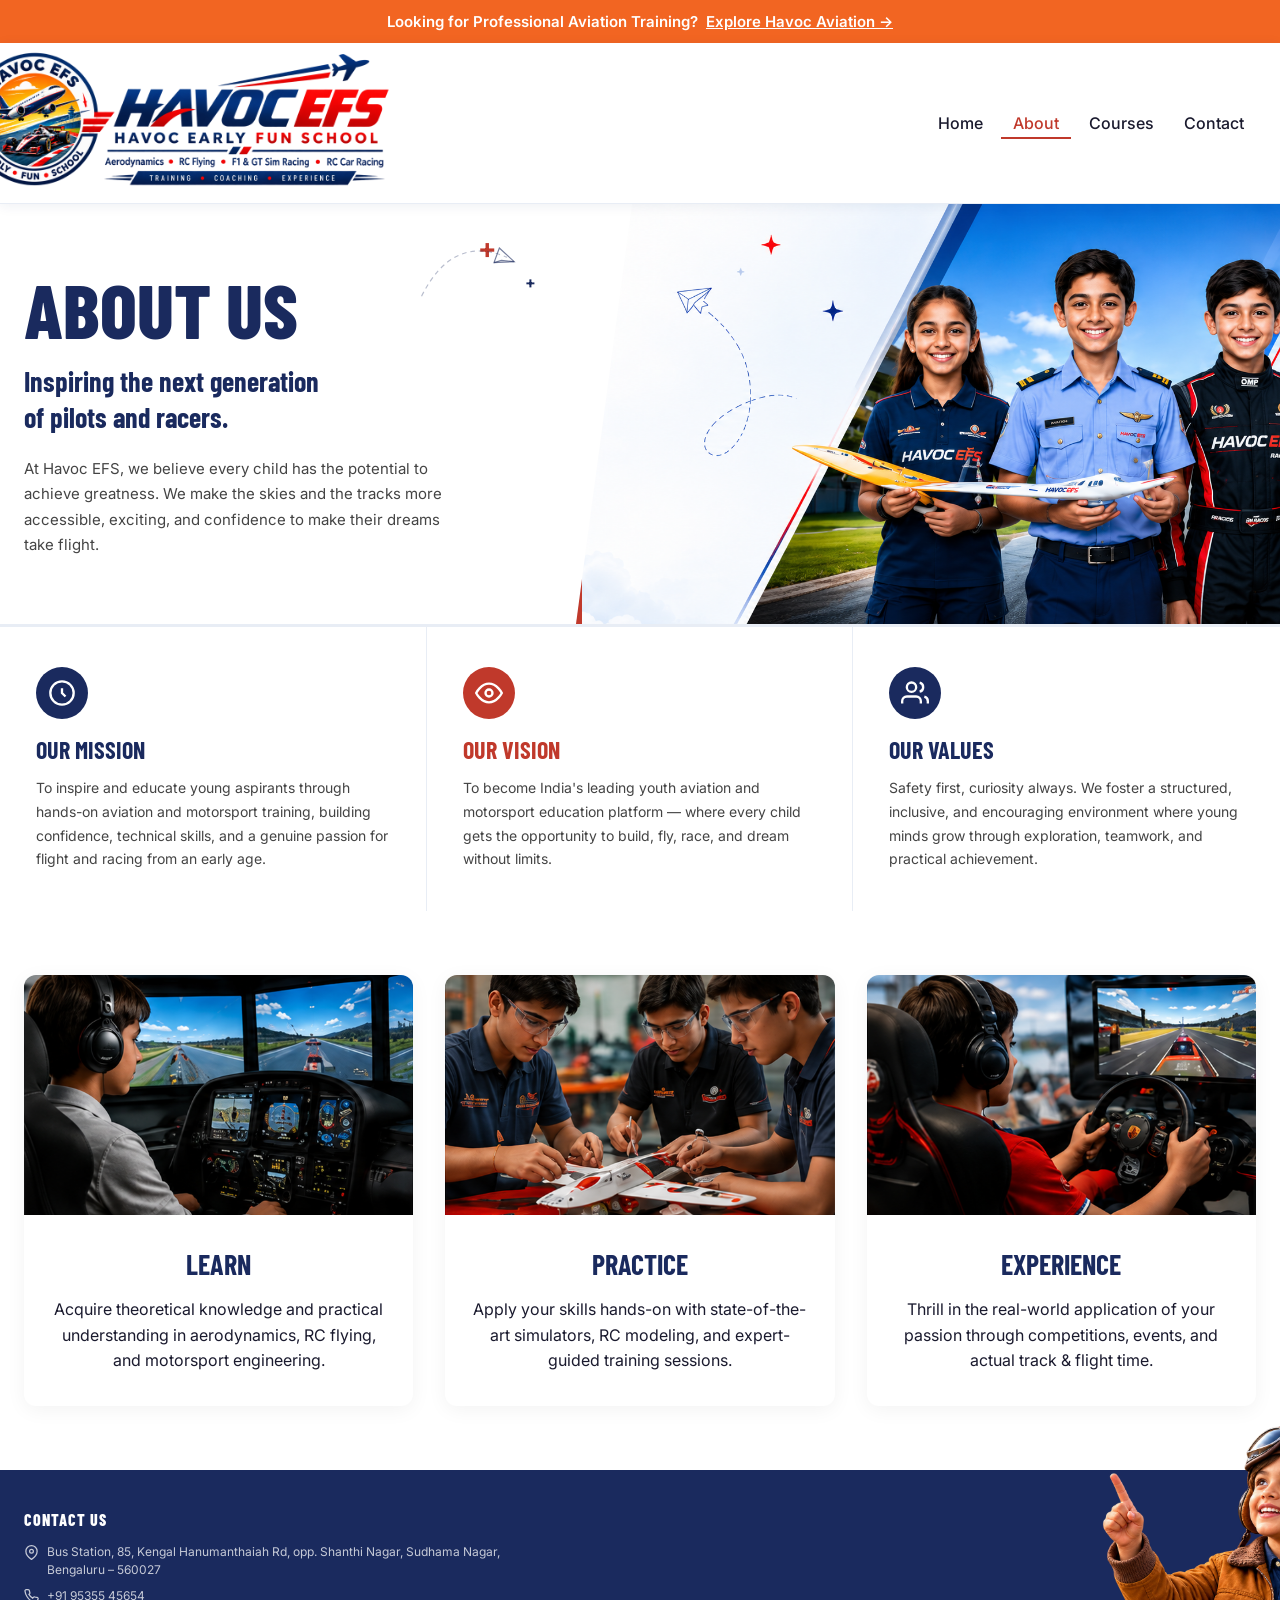
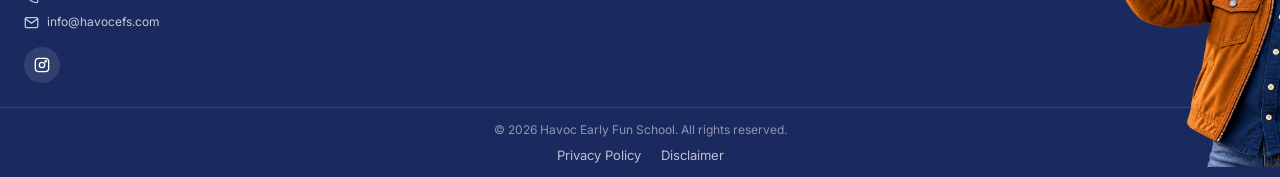
==== about.html @ c0b5cbd6 "UI: Add site-wide announcement banner pointing to Havoc Aviation" ====
<!DOCTYPE html>
<html lang="en">
<head>
  <meta charset="UTF-8" />
  <meta name="viewport" content="width=device-width, initial-scale=1.0" />
  <title>About Us – Havoc EFS | Havoc Early Fun School</title>
  <meta name="description" content="About Havoc Early Fun School – Inspiring the next generation of pilots and racers. Aviation, RC flying & F1 sim racing education for kids aged 8–16." />
  <meta name="darkreader-lock" />
  <meta name="color-scheme" content="light dark" />
  <meta name="supported-color-schemes" content="light dark" />
  <link rel="preconnect" href="https://fonts.googleapis.com" />
  <link rel="preconnect" href="https://fonts.gstatic.com" crossorigin />
  <link href="https://fonts.googleapis.com/css2?family=Inter:wght@400;500;600;700;800;900&family=Barlow+Condensed:ital,wght@0,600;0,700;0,800;1,800&display=swap" rel="stylesheet" />
  <link rel="stylesheet" href="style.css" />
</head>
<body>

  <!-- ANNOUNCEMENT BAR -->
  <a href="https://havocaviation.com" class="announcement-bar" target="_blank" rel="noopener noreferrer">
    Looking for Professional Aviation Training? <span>Explore Havoc Aviation &rarr;</span>
  </a>

  <!-- NAVBAR -->
  <header class="navbar">
    <div class="nav-inner">
      <div class="nav-logo">
        <a href="/" id="logo-link">
          <img src="assets/home-page/logo.svg" alt="Havoc EFS – Havoc Early Fun School" class="nav-logo-img" />
        </a>
      </div>
      <button class="mobile-menu-btn" id="mobile-menu-btn" aria-label="Toggle Menu">
        <svg width="24" height="24" viewBox="0 0 24 24" fill="none" stroke="currentColor" stroke-width="2"><line x1="3" y1="12" x2="21" y2="12"/><line x1="3" y1="6" x2="21" y2="6"/><line x1="3" y1="18" x2="21" y2="18"/></svg>
      </button>
      <nav class="nav-links">
        <a href="/" class="nav-link" id="nav-home">Home</a>
        <a href="/about" class="nav-link active" id="nav-about">About</a>
        <a href="/courses" class="nav-link" id="nav-courses">Courses</a>
        <a href="/contact" class="nav-link" id="nav-contact">Contact</a>
      </nav>
    </div>
  </header>

  <!-- ABOUT HERO – Split layout -->
  <section class="about-split-hero">
    <!-- Left: Text -->
    <div class="about-split-left">
      <!-- Decorative elements -->
      <div class="about-decor-plus about-decor-plus-1">+</div>
      <div class="about-decor-plus about-decor-plus-2">+</div>
      <div class="about-decor-plane">
        <svg width="140" height="90" viewBox="0 0 180 110" fill="none">
          <path d="M20 90 Q 60 10, 130 40" stroke="#1a2a5e" stroke-width="1.5" stroke-dasharray="6 5" fill="none" opacity="0.3"/>
          <!-- Paper plane -->
          <g transform="translate(120, 28) rotate(20)">
            <path d="M0 0 L24 10 L0 20 Z" fill="none" stroke="#1a2a5e" stroke-width="1.5" opacity="0.6"/>
            <path d="M0 20 L8 14 L24 10" fill="none" stroke="#1a2a5e" stroke-width="1.5" opacity="0.6"/>
          </g>
        </svg>
      </div>

      <h1 class="about-split-title">ABOUT US</h1>
      <p class="about-split-subtitle">Inspiring the next generation<br>of pilots and racers.</p>
      <p class="about-split-body">At Havoc EFS, we believe every child has the potential to achieve greatness. We make the skies and the tracks more accessible, exciting, and confidence to make their dreams take flight.</p>
    </div>

    <!-- Right: Image with diagonal clip -->
    <div class="about-split-right">
      <img src="assets/about-page/about-page-main.png" alt="Havoc EFS Kids" class="about-split-img" />
      <div class="about-split-red-bar"></div>
    </div>
  </section>

  <!-- MISSION & VISION -->
  <section class="about-mv-section">
    <div class="about-mv-card">
      <div class="about-mv-icon navy-bg">
        <svg width="28" height="28" viewBox="0 0 24 24" fill="none" stroke="#fff" stroke-width="2"><circle cx="12" cy="12" r="10"/><path d="M12 8v4l3 3"/></svg>
      </div>
      <h3 class="about-mv-title">OUR MISSION</h3>
      <p class="about-mv-text">To inspire and educate young aspirants through hands-on aviation and motorsport training, building confidence, technical skills, and a genuine passion for flight and racing from an early age.</p>
    </div>

    <div class="about-mv-card">
      <div class="about-mv-icon red-bg">
        <svg width="28" height="28" viewBox="0 0 24 24" fill="none" stroke="#fff" stroke-width="2"><path d="M1 12s4-8 11-8 11 8 11 8-4 8-11 8-11-8-11-8z"/><circle cx="12" cy="12" r="3"/></svg>
      </div>
      <h3 class="about-mv-title red-text">OUR VISION</h3>
      <p class="about-mv-text">To become India's leading youth aviation and motorsport education platform — where every child gets the opportunity to build, fly, race, and dream without limits.</p>
    </div>

    <div class="about-mv-card">
      <div class="about-mv-icon navy-bg">
        <svg width="28" height="28" viewBox="0 0 24 24" fill="none" stroke="#fff" stroke-width="2"><path d="M17 21v-2a4 4 0 0 0-4-4H5a4 4 0 0 0-4 4v2"/><circle cx="9" cy="7" r="4"/><path d="M23 21v-2a4 4 0 0 0-3-3.87"/><path d="M16 3.13a4 4 0 0 1 0 7.75"/></svg>
      </div>
      <h3 class="about-mv-title">OUR VALUES</h3>
      <p class="about-mv-text">Safety first, curiosity always. We foster a structured, inclusive, and encouraging environment where young minds grow through exploration, teamwork, and practical achievement.</p>
    </div>
  </section>

  <!-- PILLARS -->
  <section class="about-pillars">
    <div class="pillar-card">
      <div class="pillar-img-wrap">
        <img src="assets/about-page/learn.png" alt="Learn" />
      </div>
      <div class="pillar-text">
        <h3>LEARN</h3>
        <p>Acquire theoretical knowledge and practical understanding in aerodynamics, RC flying, and motorsport engineering.</p>
      </div>
    </div>
    
    <div class="pillar-card">
      <div class="pillar-img-wrap">
        <img src="assets/about-page/practice.png" alt="Practice" />
      </div>
      <div class="pillar-text">
        <h3>PRACTICE</h3>
        <p>Apply your skills hands-on with state-of-the-art simulators, RC modeling, and expert-guided training sessions.</p>
      </div>
    </div>
    
    <div class="pillar-card">
      <div class="pillar-img-wrap">
        <img src="assets/about-page/experience.png" alt="Experience" />
      </div>
      <div class="pillar-text">
        <h3>EXPERIENCE</h3>
        <p>Thrill in the real-world application of your passion through competitions, events, and actual track &amp; flight time.</p>
      </div>
    </div>
  </section>

  <!-- FOOTER -->
  <footer class="site-footer">
    <div class="footer-top">
      <div class="footer-contact">
        <h4>CONTACT US</h4>
        <div class="contact-row">
          <svg width="15" height="15" viewBox="0 0 24 24" fill="none" stroke="currentColor" stroke-width="2"><path d="M21 10c0 7-9 13-9 13S3 17 3 10a9 9 0 0 1 18 0z"/><circle cx="12" cy="10" r="3"/></svg>
          <span>Bus Station, 85, Kengal Hanumanthaiah Rd, opp. Shanthi Nagar, Sudhama Nagar, Bengaluru – 560027</span>
        </div>
        <div class="contact-row">
          <svg width="15" height="15" viewBox="0 0 24 24" fill="none" stroke="currentColor" stroke-width="2"><path d="M22 16.92v3a2 2 0 0 1-2.18 2 19.79 19.79 0 0 1-8.63-3.07A19.5 19.5 0 0 1 4.69 12 19.79 19.79 0 0 1 1.61 3.38 2 2 0 0 1 3.59 1h3a2 2 0 0 1 2 1.72c.127.96.361 1.903.7 2.81a2 2 0 0 1-.45 2.11L7.91 8.56a16 16 0 0 0 6 6l1.27-1.27a2 2 0 0 1 2.11-.45c.907.339 1.85.573 2.81.7A2 2 0 0 1 22 16.92z"/></svg>
          <span>+91 95355 45654</span>
        </div>
        <div class="contact-row">
          <svg width="15" height="15" viewBox="0 0 24 24" fill="none" stroke="currentColor" stroke-width="2"><path d="M4 4h16c1.1 0 2 .9 2 2v12c0 1.1-.9 2-2 2H4c-1.1 0-2-.9-2-2V6c0-1.1.9-2 2-2z"/><polyline points="22,6 12,13 2,6"/></svg>
          <span>info@havocefs.com</span>
        </div>
        <div class="social-links">
          <a href="#" class="social-icon" id="social-ig" aria-label="Instagram"><svg width="16" height="16" viewBox="0 0 24 24" fill="none" stroke="currentColor" stroke-width="2"><rect x="2" y="2" width="20" height="20" rx="5" ry="5"/><circle cx="12" cy="12" r="4"/><circle cx="17.5" cy="6.5" r="1" fill="currentColor"/></svg></a>
        </div>
      </div>

      <div class="footer-kid">
        <img src="assets/home-page/boy-corner.png" alt="Young pilot" />
      </div>
    </div>

    <div class="footer-bottom">
      <p>© 2026 Havoc Early Fun School. All rights reserved.</p>
      <div class="footer-legal-links" style="margin-top: 10px; display: flex; justify-content: center; gap: 20px;">
        <a href="/privacy-policy" style="color: rgba(255,255,255,0.7); text-decoration: none; font-size: 13px;">Privacy Policy</a>
        <a href="/disclaimer" style="color: rgba(255,255,255,0.7); text-decoration: none; font-size: 13px;">Disclaimer</a>
      </div>
    </div>
  </footer>

  <script src="script.js"></script>
</body>
</html>
---- style.css ----
/* ===========================
   HAVOC EFS — style.css
   =========================== */

*, *::before, *::after { box-sizing: border-box; margin: 0; padding: 0; }

:root {
  color-scheme: light;
  --navy: #1a2a5e;
  --red: #c0392b;
  --red-light: #e74c3c;
  --gold: #e8a020;
  --white: #ffffff;
  --off-white: #f8f9fc;
  --text-dark: #1a1a2e;
  --text-mid: #444;
  --text-light: #777;
  --card-blue-bg: #162654;
  --card-red-bg: #8b1a14;
  --font-main: 'Inter', sans-serif;
  --font-display: 'Barlow Condensed', sans-serif;
}

html { scroll-behavior: smooth; }

body {
  font-family: var(--font-main);
  color: var(--text-dark);
  background: #fff;
  overflow-x: hidden;
}

/* ======= ANNOUNCEMENT BAR ======= */
.announcement-bar {
  display: block;
  background-color: #f26522;
  color: #fff;
  text-align: center;
  padding: 12px 15px;
  font-size: 15px;
  font-weight: 600;
  text-decoration: none;
  font-family: var(--font-body);
  transition: background-color 0.2s ease;
}

.announcement-bar:hover {
  background-color: #e55311;
  color: #fff;
}

.announcement-bar span {
  text-decoration: underline;
  margin-left: 4px;
}

/* ======= NAVBAR ======= */
.navbar {
  position: sticky;
  top: 0;
  z-index: 1000;
  background: #fff;
  border-bottom: 1px solid #e8edf5;
  box-shadow: 0 2px 12px rgba(26,42,94,0.07);
}

.nav-inner {
  width: 100%;
  max-width: 1400px;
  margin: 0 auto;
  padding: 0 24px;
  display: flex;
  align-items: center;
  justify-content: space-between;
  min-height: 120px;
}

.nav-logo {
  display: flex;
  align-items: center;
  gap: 12px;
  text-decoration: none;
}

.logo-badge svg { display: block; flex-shrink: 0; }


.nav-logo a {
  display: block;
  line-height: 0;
}

.nav-logo-img {
  height: 160px;
  width: auto;
  display: block;
  object-fit: contain;
  margin-left: -72px;
}

/* Prevent Dark Reader from inverting the logo */
html[data-darkreader-mode] .nav-logo-img,
html[data-darkreader-scheme="dark"] .nav-logo-img {
  filter: invert(1) hue-rotate(180deg) !important;
}



.nav-links {
  display: flex;
  align-items: center;
  gap: 6px;
}

.nav-link {
  font-size: 16px;
  font-weight: 500;
  color: var(--text-dark);
  text-decoration: none;
  padding: 6px 12px;
  border-radius: 4px;
  transition: color 0.2s;
  position: relative;
}

.mobile-menu-btn {
  display: none;
  background: none;
  border: none;
  cursor: pointer;
  color: var(--navy);
  padding: 8px;
}

.nav-link::after {
  content: '';
  position: absolute;
  bottom: 0;
  left: 50%;
  transform: translateX(-50%);
  width: 0;
  height: 2px;
  background: var(--red);
  transition: width 0.2s ease, opacity 0.2s ease;
  opacity: 0;
}

.nav-link.active { color: var(--red); }
.nav-link.active::after,
.nav-link:hover::after { width: 100%; opacity: 1; }
.nav-link:hover { color: var(--red); }

.btn-login {
  display: flex;
  align-items: center;
  gap: 7px;
  background: var(--navy);
  color: #fff;
  font-size: 13px;
  font-weight: 600;
  padding: 9px 20px;
  border-radius: 50px;
  text-decoration: none;
  margin-left: 10px;
  transition: background 0.2s, transform 0.15s;
}

.btn-login:hover { background: var(--red); transform: translateY(-1px); }

/* ======= HERO ======= */
.hero {
  width: 100%;
  display: flex;
  align-items: stretch;
  min-height: 500px;
  overflow: hidden;
  position: relative;
  background: #fff;
}

.hero-left {
  flex: 0 0 40%;
  max-width: 580px;
  padding: 56px 32px 56px clamp(24px, calc((100vw - 1400px) / 2 + 24px), 120px);
  display: flex;
  flex-direction: column;
  justify-content: center;
  z-index: 2;
  background: transparent;
}

.hero-tagline {
  font-family: var(--font-display);
  font-size: 16px;
  font-weight: 700;
  color: var(--navy);
  letter-spacing: 2px;
  margin-bottom: 10px;
}

.hero-tagline .red { color: var(--red); }

.hero-title {
  font-family: var(--font-display);
  font-size: clamp(48px, 6.5vw, 92px);
  font-weight: 800;
  color: var(--navy);
  line-height: 0.95;
  margin-bottom: 24px;
  text-transform: uppercase;
}

.hero-sub {
  font-size: 18px;
  color: var(--navy);
  line-height: 1.5;
  margin-bottom: 40px;
}

.hero-btns {
  display: flex;
  align-items: center;
  gap: 14px;
  flex-wrap: wrap;
}

.btn-primary {
  display: inline-flex;
  align-items: center;
  gap: 10px;
  background: var(--navy);
  color: #fff;
  font-size: 13px;
  font-weight: 700;
  letter-spacing: 1px;
  padding: 14px 24px;
  border-radius: 50px;
  text-decoration: none;
  transition: background 0.2s, transform 0.15s;
}

.btn-primary:hover { background: var(--red); transform: translateY(-2px); }

.btn-icon-wrap {
  display: flex;
  align-items: center;
  justify-content: center;
  width: 26px;
  height: 26px;
  border-radius: 50%;
  background: rgba(255,255,255,0.2);
}

.btn-icon-wrap.play { background: rgba(255,255,255,0.2); }

.btn-outline {
  display: inline-flex;
  align-items: center;
  gap: 10px;
  background: transparent;
  color: var(--navy);
  font-size: 13px;
  font-weight: 700;
  letter-spacing: 1px;
  padding: 13px 24px;
  border-radius: 50px;
  border: 2px solid var(--navy);
  text-decoration: none;
  transition: all 0.2s;
}

.btn-outline:hover { background: var(--navy); color: #fff; }


/* ======= CARDS: AVIATION + RACING ======= */
/* ===== CARDS SECTION ===== */
.cards-section {
  max-width: 1400px;
  margin: 0 auto;
  padding: 16px 24px 24px;
  display: grid;
  grid-template-columns: 1fr 1fr;
  gap: 16px;
  box-sizing: border-box;
}

.card-aviation,
.card-racing {
  display: flex;
  flex-direction: row;
  align-items: stretch;
  min-height: 300px;
  border-radius: 14px;
  overflow: hidden;
  position: relative;
}

.card-aviation { background-color: var(--card-blue-bg); }
.card-racing  { background-color: var(--card-red-bg); }

/* Left text panel */
.card-left-content {
  flex: 0 0 40%;
  padding: 28px 20px;
  display: flex;
  flex-direction: column;
  justify-content: center;
  gap: 10px;
  position: relative;
  z-index: 2;
}

/* Right image panel */
.card-image-panel {
  flex: 1;
  position: relative;
  overflow: hidden;
}

.card-bg-img {
  position: absolute;
  top: 0; left: 0; right: 0; bottom: 0;
  width: 100%; height: 100%;
  object-fit: cover;
  object-position: right center;
  z-index: 0;
}

/* Gradient fade from card bg color into image on the left edge */
.card-aviation .card-image-panel::before {
  content: '';
  position: absolute;
  top: 0; left: 0; bottom: 0;
  width: 20%;
  background: linear-gradient(to right, var(--card-blue-bg) 0%, transparent 100%);
  z-index: 1;
}

.card-racing .card-image-panel::before {
  content: '';
  position: absolute;
  top: 0; left: 0; bottom: 0;
  width: 20%;
  background: linear-gradient(to right, var(--card-red-bg) 0%, transparent 100%);
  z-index: 1;
}

.card-icon-wrap {
  width: 48px;
  height: 48px;
  border-radius: 50%;
  display: flex;
  align-items: center;
  justify-content: center;
  margin-bottom: 4px;
}

.blue-icon { background: rgba(255,255,255,0.15); }
.red-icon  { background: rgba(255,255,255,0.15); }

.card-title {
  font-family: var(--font-display);
  font-size: 26px;
  font-weight: 800;
  color: #fff;
  letter-spacing: 1px;
  text-transform: uppercase;
}

.card-desc {
  font-size: 14px;
  color: rgba(255,255,255,0.85);
  line-height: 1.5;
}

.btn-card-white {
  display: inline-flex;
  align-items: center;
  gap: 10px;
  background: #fff;
  color: var(--navy);
  font-size: 12px;
  font-weight: 700;
  letter-spacing: 1px;
  padding: 10px 18px;
  border-radius: 50px;
  text-decoration: none;
  margin-top: 6px;
  align-self: flex-start;
  transition: transform 0.15s, box-shadow 0.15s;
}

.btn-card-white:hover { transform: translateY(-2px); box-shadow: 0 4px 14px rgba(0,0,0,0.2); }

.btn-card-red {
  display: inline-flex;
  align-items: center;
  gap: 10px;
  background: #fff;
  color: var(--red);
  font-size: 12px;
  font-weight: 700;
  letter-spacing: 1px;
  padding: 10px 18px;
  border-radius: 50px;
  text-decoration: none;
  margin-top: 6px;
  align-self: flex-start;
  transition: transform 0.15s, box-shadow 0.15s;
}

.btn-card-red:hover { transform: translateY(-2px); box-shadow: 0 4px 14px rgba(0,0,0,0.2); }

.btn-arrow-wrap {
  display: flex;
  align-items: center;
  justify-content: center;
  width: 22px;
  height: 22px;
  border-radius: 50%;
  background: rgba(26,42,94,0.12);
}
  display: inline-flex;
  align-items: center;
  gap: 10px;
  background: var(--navy);
  color: #fff;
  font-size: 13px;
  font-weight: 700;
  letter-spacing: 1px;
  padding: 14px 24px;
  border-radius: 50px;
  text-decoration: none;
  transition: background 0.2s, transform 0.15s;
}

.btn-primary:hover { background: var(--red); transform: translateY(-2px); }

.btn-icon-wrap {
  display: flex;
  align-items: center;
  justify-content: center;
  width: 26px;
  height: 26px;
  border-radius: 50%;
  background: rgba(255,255,255,0.2);
}

.btn-icon-wrap.play { background: rgba(255,255,255,0.2); }

.btn-outline {
  display: inline-flex;
  align-items: center;
  gap: 10px;
  background: transparent;
  color: var(--navy);
  font-size: 13px;
  font-weight: 700;
  letter-spacing: 1px;
  padding: 13px 24px;
  border-radius: 50px;
  border: 2px solid var(--navy);
  text-decoration: none;
  transition: all 0.2s;
}

.btn-outline:hover { background: var(--navy); color: #fff; }


/* ======= CARDS: AVIATION + RACING ======= */
/* ===== CARDS SECTION ===== */
.cards-section {
  max-width: 1400px;
  margin: 0 auto;
  padding: 16px 24px 24px;
  display: grid;
  grid-template-columns: 1fr 1fr;
  gap: 16px;
  box-sizing: border-box;
}

.card-aviation,
.card-racing {
  display: flex;
  flex-direction: row;
  align-items: stretch;
  min-height: 300px;
  border-radius: 14px;
  overflow: hidden;
  position: relative;
}

.card-aviation { background-color: var(--card-blue-bg); }
.card-racing  { background-color: var(--card-red-bg); }

/* Left text panel */
.card-left-content {
  flex: 0 0 40%;
  padding: 28px 20px;
  display: flex;
  flex-direction: column;
  justify-content: center;
  gap: 10px;
  position: relative;
  z-index: 2;
}

/* Right image panel */
.card-image-panel {
  flex: 1;
  position: relative;
  overflow: hidden;
}

.card-bg-img {
  position: absolute;
  top: 0; left: 0; right: 0; bottom: 0;
  width: 100%; height: 100%;
  object-fit: cover;
  object-position: right center;
  z-index: 0;
}

/* Gradient fade from card bg color into image on the left edge */
.card-aviation .card-image-panel::before {
  content: '';
  position: absolute;
  top: 0; left: 0; bottom: 0;
  width: 20%;
  background: linear-gradient(to right, var(--card-blue-bg) 0%, transparent 100%);
  z-index: 1;
}

.card-racing .card-image-panel::before {
  content: '';
  position: absolute;
  top: 0; left: 0; bottom: 0;
  width: 20%;
  background: linear-gradient(to right, var(--card-red-bg) 0%, transparent 100%);
  z-index: 1;
}

.card-icon-wrap {
  width: 48px;
  height: 48px;
  border-radius: 50%;
  display: flex;
  align-items: center;
  justify-content: center;
  margin-bottom: 4px;
}

.blue-icon { background: rgba(255,255,255,0.15); }
.red-icon  { background: rgba(255,255,255,0.15); }

.card-title {
  font-family: var(--font-display);
  font-size: 26px;
  font-weight: 800;
  color: #fff;
  letter-spacing: 1px;
  text-transform: uppercase;
}

.card-desc {
  font-size: 14px;
  color: rgba(255,255,255,0.85);
  line-height: 1.5;
}

.btn-card-white {
  display: inline-flex;
  align-items: center;
  gap: 10px;
  background: #fff;
  color: var(--navy);
  font-size: 12px;
  font-weight: 700;
  letter-spacing: 1px;
  padding: 10px 18px;
  border-radius: 50px;
  text-decoration: none;
  margin-top: 6px;
  align-self: flex-start;
  transition: transform 0.15s, box-shadow 0.15s;
}

.btn-card-white:hover { transform: translateY(-2px); box-shadow: 0 4px 14px rgba(0,0,0,0.2); }

.btn-card-red {
  display: inline-flex;
  align-items: center;
  gap: 10px;
  background: #fff;
  color: var(--red);
  font-size: 12px;
  font-weight: 700;
  letter-spacing: 1px;
  padding: 10px 18px;
  border-radius: 50px;
  text-decoration: none;
  margin-top: 6px;
  align-self: flex-start;
  transition: transform 0.15s, box-shadow 0.15s;
}

.btn-card-red:hover { transform: translateY(-2px); box-shadow: 0 4px 14px rgba(0,0,0,0.2); }

.btn-arrow-wrap {
  display: flex;
  align-items: center;
  justify-content: center;
  width: 22px;
  height: 22px;
  border-radius: 50%;
  background: rgba(26,42,94,0.12);
}

.btn-arrow-wrap.red-arrow { background: rgba(192,57,43,0.12); }


/* ======= WHY CHOOSE + EVENTS ======= */
.why-events-section {
  max-width: 1400px;
  margin: 0 auto;
  padding: 60px 24px;
  display: block;
}

.why-events-section .section-title {
  justify-content: center;
}

.section-title {
  font-family: var(--font-display);
  font-size: 22px;
  font-weight: 800;
  color: var(--navy);
  letter-spacing: 1px;
  text-transform: uppercase;
  margin-bottom: 24px;
  display: flex;
  align-items: center;
  gap: 8px;
}

.red-line { color: var(--red); font-size: 18px; }

.why-grid {
  display: grid;
  grid-template-columns: repeat(4, 1fr);
  gap: 24px;
  max-width: 1200px;
  margin: 30px auto 0;
}

.why-item {
  display: flex;
  align-items: flex-start;
  gap: 12px;
}

.why-icon { flex-shrink: 0; }

.why-text strong {
  display: block;
  font-size: 13px;
  font-weight: 700;
  color: var(--navy);
  margin-bottom: 3px;
}

.why-text p {
  font-size: 12px;
  color: var(--text-light);
  line-height: 1.4;
}

/* Events */
.events-section { display: flex; flex-direction: column; }

.events-header {
  display: flex;
  align-items: center;
  justify-content: space-between;
  margin-bottom: 18px;
}

.events-title-text {
  font-family: var(--font-display);
  font-size: 22px;
  font-weight: 800;
  color: var(--navy);
  letter-spacing: 1px;
  text-transform: uppercase;
  margin-bottom: 0;
}

.view-all-link {
  font-size: 12px;
  font-weight: 700;
  color: var(--navy);
  text-decoration: none;
  letter-spacing: 0.5px;
  display: flex;
  align-items: center;
  gap: 4px;
  transition: color 0.2s;
}

.view-all-link:hover { color: var(--red); }

.event-card {
  display: flex;
  align-items: center;
  gap: 14px;
  background: #fff;
  border: 1.5px solid #e4eaf5;
  border-radius: 10px;
  padding: 14px;
  box-shadow: 0 2px 12px rgba(26,42,94,0.07);
}

.event-date-badge {
  background: var(--navy);
  color: #fff;
  border-radius: 8px;
  padding: 8px 10px;
  text-align: center;
  min-width: 48px;
  flex-shrink: 0;
}

.event-month {
  display: block;
  font-size: 10px;
  font-weight: 700;
  letter-spacing: 1px;
  color: #7badf5;
}

.event-day {
  display: block;
  font-size: 26px;
  font-weight: 900;
  line-height: 1;
}

.event-img {
  width: 90px;
  height: 72px;
  border-radius: 6px;
  object-fit: cover;
  flex-shrink: 0;
}

.event-info { flex: 1; }

.event-name {
  font-size: 14px;
  font-weight: 800;
  color: var(--navy);
  text-transform: uppercase;
  line-height: 1.2;
  margin-bottom: 6px;
}

.event-meta {
  font-size: 11px;
  color: var(--text-light);
  display: flex;
  align-items: center;
  gap: 4px;
  margin-bottom: 2px;
}

.btn-register {
  background: var(--navy);
  color: #fff;
  font-size: 11px;
  font-weight: 700;
  letter-spacing: 0.5px;
  padding: 10px 14px;
  border-radius: 6px;
  text-decoration: none;
  white-space: nowrap;
  transition: background 0.2s;
}

.btn-register:hover { background: var(--red); }

/* ======= STATS STRIP ======= */
.stats-strip {
  background: var(--navy);
  padding: 28px 24px;
  display: flex;
  justify-content: center;
  gap: 60px;
}

.stat-item {
  display: flex;
  align-items: center;
  gap: 14px;
  color: #fff;
}

.stat-icon {
  font-size: 26px;
  opacity: 0.9;
}

.stat-num {
  font-family: var(--font-display);
  font-size: 36px;
  font-weight: 800;
  color: #fff;
  line-height: 1;
}

.stat-label {
  font-size: 12px;
  color: rgba(255,255,255,0.7);
  max-width: 80px;
  line-height: 1.3;
}

/* ======= BOTTOM 3 CARDS ======= */
.bottom-cards-section {
  max-width: 1400px;
  margin: 0 auto;
  padding: 30px 24px;
  display: grid;
  grid-template-columns: 1fr 1fr 1fr;
  gap: 16px;
}

.bottom-card {
  border-radius: 12px;
  overflow: hidden;
  display: flex;
  flex-direction: column;
  min-height: 380px;
  position: relative;
}

.bc-updates { background: #f5f7fb; }
.bc-involved { background: var(--navy); }
.bc-stories { background: #1e1e2e; }

.bc-text {
  padding: 24px 24px 14px;
  flex: 1;
  z-index: 2;
  position: relative;
  max-width: 55%;
}

.bc-updates .bc-text h3 { color: var(--navy); }
.bc-updates .bc-text p { color: var(--text-mid); }
.bc-involved .bc-text h3 { color: #fff; }
.bc-involved .bc-text p { color: rgba(255,255,255,0.75); }
.bc-stories .bc-text h3 { color: #fff; }
.bc-stories .bc-text p { color: rgba(255,255,255,0.7); }

.bc-text h3 {
  font-family: var(--font-display);
  font-size: 18px;
  font-weight: 800;
  letter-spacing: 0.5px;
  text-transform: uppercase;
  margin-bottom: 6px;
}

.bc-text p {
  font-size: 12px;
  line-height: 1.5;
  margin-bottom: 12px;
}

.explore-link {
  font-size: 12px;
  font-weight: 700;
  text-decoration: none;
  letter-spacing: 0.5px;
  display: inline-flex;
  align-items: center;
  gap: 4px;
  transition: gap 0.2s;
}

.explore-link:hover { gap: 8px; }

.bc-updates .explore-link { color: var(--navy); }
.bc-involved .explore-link { color: rgba(255,255,255,0.9); }
.bc-stories .explore-link { color: rgba(255,255,255,0.9); }

.bc-img {
  width: 100%;
  height: 240px;
  object-fit: cover;
  display: block;
}

/* ======= FOOTER ======= */
.site-footer {
  background: var(--navy);
  color: #fff;
  position: relative;
  z-index: 10;
}

.footer-top {
  max-width: 1400px;
  margin: 0 auto;
  padding: 40px 24px 24px;
  display: grid;
  grid-template-columns: 1.2fr 1.5fr;
  gap: 40px;
  align-items: start;
  position: relative;
}

.footer-contact h4 {
  font-family: var(--font-display);
  font-size: 16px;
  font-weight: 800;
  letter-spacing: 1px;
  text-transform: uppercase;
  margin-bottom: 14px;
  color: #fff;
}

.contact-row {
  display: flex;
  align-items: flex-start;
  gap: 8px;
  font-size: 12px;
  color: rgba(255,255,255,0.75);
  margin-bottom: 8px;
  line-height: 1.5;
}

.contact-row svg { flex-shrink: 0; margin-top: 2px; }

.social-links {
  display: flex;
  gap: 10px;
  margin-top: 16px;
}

.social-icon {
  width: 36px;
  height: 36px;
  border-radius: 50%;
  background: rgba(255,255,255,0.1);
  display: flex;
  align-items: center;
  justify-content: center;
  color: #fff;
  text-decoration: none;
  transition: background 0.2s, transform 0.15s;
}

.social-icon:hover { background: var(--red); transform: translateY(-2px); }

/* Newsletter */
.footer-newsletter h4 {
  font-family: var(--font-display);
  font-size: 20px;
  font-weight: 800;
  letter-spacing: 1px;
  text-transform: uppercase;
  margin-bottom: 6px;
  color: #fff;
}

.footer-newsletter p {
  font-size: 13px;
  color: rgba(255,255,255,0.7);
  margin-bottom: 18px;
}

.newsletter-form {
  display: flex;
  gap: 10px;
  flex-wrap: wrap;
}

.newsletter-input {
  flex: 1;
  min-width: 220px;
  max-width: 320px;
  padding: 13px 18px;
  border-radius: 50px;
  border: 1.5px solid rgba(255,255,255,0.2);
  background: rgba(255,255,255,0.08);
  color: #fff;
  font-size: 13px;
  outline: none;
  transition: border-color 0.2s;
}

.newsletter-input::placeholder { color: rgba(255,255,255,0.45); }
.newsletter-input:focus { border-color: rgba(255,255,255,0.5); }

.btn-subscribe {
  display: inline-flex;
  align-items: center;
  gap: 8px;
  background: var(--red);
  color: #fff;
  font-size: 13px;
  font-weight: 700;
  letter-spacing: 0.5px;
  padding: 13px 22px;
  border-radius: 50px;
  border: none;
  cursor: pointer;
  transition: background 0.2s, transform 0.15s;
}

.btn-subscribe:hover { background: #a93226; transform: translateY(-1px); }

.footer-decor {
  margin-top: 14px;
  opacity: 0.8;
}

/* Footer kid image */
.footer-kid {
  position: absolute;
  bottom: -60px; /* pull down further to account for transparent pixels in the image */
  right: -120px; /* push further to the right so he doesn't block the subscribe field */
  z-index: 5;
  pointer-events: none; /* so he doesn't block clicks on the subscribe button */
}

.footer-kid img {
  width: 520px;
  height: auto;
  display: block;
}

/* Footer bottom */
.footer-bottom {
  border-top: 1px solid rgba(255,255,255,0.12);
  padding: 14px 24px;
  text-align: center;
  font-size: 12px;
  color: rgba(255,255,255,0.5);
}

/* ======= ABOUT PAGE ======= */
.about-hero {
  width: 100%;
  height: 400px;
  display: flex;
  align-items: center;
  justify-content: center;
  text-align: center;
  padding: 0 24px;
  position: relative;
  overflow: hidden;
}

.about-hero-content {
  max-width: 800px;
  position: relative;
  z-index: 2;
}

.about-title {
  font-family: var(--font-display);
  font-size: 56px;
  color: white;
  margin: 0 0 16px;
  text-transform: uppercase;
}

.about-subtitle {
  font-size: 18px;
  color: rgba(255, 255, 255, 0.9);
  line-height: 1.6;
}

.about-pillars {
  max-width: 1400px;
  margin: 64px auto;
  padding: 0 24px;
  display: grid;
  grid-template-columns: repeat(3, 1fr);
  gap: 32px;
}

.pillar-card {
  background: white;
  border-radius: 12px;
  overflow: hidden;
  box-shadow: 0 4px 20px rgba(0, 0, 0, 0.05);
  transition: transform 0.3s;
  display: flex;
  flex-direction: column;
}

.pillar-card:hover {
  transform: translateY(-5px);
}

.pillar-img-wrap {
  width: 100%;
  height: 240px;
  overflow: hidden;
}

.pillar-img-wrap img {
  width: 100%;
  height: 100%;
  object-fit: cover;
}

.pillar-text {
  padding: 32px 24px;
  text-align: center;
  flex-grow: 1;
}

.pillar-text h3 {
  font-family: var(--font-display);
  font-size: 28px;
  color: var(--navy);
  margin: 0 0 16px;
}

.pillar-text p {
  color: var(--text-dark);
  line-height: 1.6;
  margin: 0;
}

/* ======= RESPONSIVE ======= */
@media (max-width: 1100px) {
  .hero { flex-direction: column; padding-top: 0; min-height: auto; }
  .hero-left { flex: none; width: 100%; max-width: 100%; padding: 40px 24px; align-items: center; text-align: center; }
  .cards-section { grid-template-columns: 1fr; }
  .why-events-section { grid-template-columns: 1fr; }
  .stats-strip { gap: 30px; flex-wrap: wrap; }
  .bottom-cards-section { grid-template-columns: 1fr; }
  .footer-top { grid-template-columns: 1fr 1fr; }
  .footer-kid { display: none; }
  .about-pillars { grid-template-columns: 1fr; }
}

@media (max-width: 768px) {
  .nav-inner { min-height: 80px; justify-content: space-between; position: relative; }
  .nav-logo-img { height: 100px; margin-left: 0; }
  
  .mobile-menu-btn { display: block; }
  .nav-links { 
    display: none; 
    flex-direction: column;
    position: absolute;
    top: 100%; left: 0; right: 0;
    background: #fff;
    padding: 16px 24px;
    box-shadow: 0 10px 20px rgba(0,0,0,0.1);
    border-top: 1px solid #eee;
    z-index: 999;
  }
  .nav-links.show { display: flex; }
  .nav-link { padding: 12px; border-bottom: 1px solid #f0f0f0; width: 100%; text-align: left; }
  .nav-link:last-child { border-bottom: none; }
  .btn-login { position: absolute; right: 16px; padding: 6px 12px; font-size: 11px; }

  /* Hero - mobile: text on top with white bg, image shows below */
  .hero { flex-direction: column; }
  .hero-left {
    padding: 30px 16px 30px 16px;
    background: #fff;
    position: relative;
    z-index: 2;
    width: 100%;
  }
  .hero .bg-img-container {
    position: relative;
    top: auto; left: auto; right: auto; bottom: auto;
    width: 100%;
    height: 260px;
    z-index: 0;
  }
  .hero .bg-img-overlay.hero-gradient { display: none; }
  .hero-title { font-size: 36px; margin-bottom: 16px; }
  .hero-sub { font-size: 16px; margin-bottom: 24px; }
  
  /* Cards Section */
  .card-aviation, .card-racing { flex-direction: column-reverse; min-height: auto; }
  .card-left-content { padding: 30px 20px; flex: none; width: 100%; text-align: center; align-items: center; }
  .card-image-panel { width: 100%; height: 200px; flex: none; }
  
  .card-aviation .card-image-panel::before {
    width: 100%; height: 40px; top: auto; bottom: 0; left: 0;
    background: linear-gradient(to bottom, transparent 0%, var(--card-blue-bg) 100%);
  }
  .card-racing .card-image-panel::before {
    width: 100%; height: 40px; top: auto; bottom: 0; left: 0;
    background: linear-gradient(to bottom, transparent 0%, var(--card-red-bg) 100%);
  }

  .why-grid { grid-template-columns: 1fr; }
  
  /* Stats */
  .stats-strip { gap: 20px; flex-direction: column; text-align: center; }
  .stat-item { flex-direction: column; gap: 8px; }
  .stat-label { max-width: 100%; }
  
  /* Footer */
  .footer-top { grid-template-columns: 1fr; text-align: center; padding-top: 30px; }
  .contact-row { justify-content: center; }
  .social-links { justify-content: center; }
  .newsletter-form { flex-direction: column; }
  .newsletter-input { max-width: 100%; width: 100%; text-align: center; }
  .btn-subscribe { justify-content: center; }
  
  /* About Page */
  .about-hero { height: 300px; }
  .about-title { font-size: 36px; }
  .footer-bottom { font-size: 11px; }
}

/* ======= BACKGROUND IMAGE UTILITIES ======= */
.bg-img-container {
  position: absolute;
  top: 0; left: 0; right: 0; bottom: 0;
  z-index: 0;
  overflow: hidden;
}

.bg-img-container img {
  width: 100%;
  height: 100%;
  object-fit: cover;
  object-position: center;
}

.bg-img-container.right-align img {
  object-position: right center;
}

.bg-img-overlay {
  position: absolute;
  top: 0; left: 0; right: 0; bottom: 0;
  z-index: 1;
}

.bg-img-overlay.hero-gradient {
  background: linear-gradient(to right, #ffffff 30%, transparent 60%);
}

.bg-img-overlay.about-gradient {
  background: linear-gradient(to bottom, rgba(26,42,94,0.7), rgba(26,42,94,0.9));
}

/* ======= COURSES PAGE ======= */
.courses-hero {
  background: #f7f9fc;
  padding: 60px 24px;
  text-align: center;
  position: relative;
  overflow: hidden;
}

.courses-title {
  font-family: var(--font-display);
  color: var(--navy);
  font-size: 48px;
  margin-bottom: 8px;
}

.courses-subtitle {
  color: var(--text-dark);
  font-size: 18px;
  display: flex;
  align-items: center;
  justify-content: center;
  gap: 12px;
}

.courses-subtitle svg {
  color: var(--navy);
}

.courses-container {
  max-width: 1200px;
  margin: 0 auto;
  padding: 40px 24px;
}

.course-category-block {
  background: #fff;
  border-radius: 20px;
  padding: 30px;
  margin-bottom: 40px;
  box-shadow: 0 4px 20px rgba(0,0,0,0.05);
}

.category-header {
  display: flex;
  justify-content: space-between;
  align-items: center;
  margin-bottom: 24px;
}

.category-title-wrapper {
  display: flex;
  align-items: center;
  justify-content: center;
  gap: 12px;
}

.category-icon {
  width: 40px; height: 40px;
  border-radius: 50%;
  display: flex;
  align-items: center;
  justify-content: center;
}
.blue-icon { background: rgba(26,42,94,0.1); color: var(--navy); }
.red-icon { background: rgba(192,57,43,0.1); color: var(--red); }

.category-title {
  font-family: var(--font-display);
  font-size: 24px;
  margin: 0;
}
.navy-text { color: var(--navy); }
.red-text { color: var(--red); }

.view-all-link {
  color: var(--navy);
  text-decoration: none;
  font-weight: 600;
  font-size: 14px;
}
.view-all-link:hover { text-decoration: underline; }

.course-grid {
  display: grid;
  grid-template-columns: repeat(2, minmax(0, 420px));
  justify-content: center;
  gap: 32px;
}

.course-card {
  border: 1px solid #eee;
  border-radius: 12px;
  overflow: hidden;
  display: flex;
  flex-direction: column;
  position: relative;
  transition: transform 0.2s ease, box-shadow 0.2s ease;
}

.course-card:hover {
  transform: translateY(-4px);
  box-shadow: 0 12px 24px rgba(0, 0, 0, 0.08);
}

.course-card .course-btn-icon::after {
  content: "";
  position: absolute;
  top: 0;
  left: 0;
  right: 0;
  bottom: 0;
  z-index: 10;
}

.course-card-img {
  width: 100%;
  height: auto;
}

.course-card-img img {
  width: 100%;
  height: auto;
  display: block;
}

.course-card-content {
  padding: 16px;
  flex-grow: 1;
  display: flex;
  flex-direction: column;
}

.course-card-title {
  font-size: 18px;
  margin: 0 0 4px 0;
  font-family: var(--font-display);
}

.course-card-age {
  color: #666;
  font-size: 12px;
  margin: 0 0 16px 0;
  flex-grow: 1;
}

.course-card-footer {
  display: flex;
  justify-content: space-between;
  align-items: center;
}

.course-btn-icon {
  width: 32px; height: 32px;
  border-radius: 50%;
  display: flex; align-items: center; justify-content: center;
  text-decoration: none;
}
.blue-btn { background: var(--navy); color: #fff; }
.red-btn-outline { border: 1px solid var(--red); color: var(--red); }
.blue-btn-outline { border: 1px solid var(--navy); color: var(--navy); }

.course-arrow { font-size: 18px; font-weight: bold; }
.red-arrow { color: var(--red); }

/* CTA BANNER */
.courses-cta-banner {
  background: var(--navy);
  border-radius: 20px;
  padding: 40px;
  display: flex;
  justify-content: space-between;
  align-items: center;
  margin-top: 20px;
  color: #fff;
  position: relative;
  overflow: hidden;
}

.cta-banner-content {
  z-index: 2;
  position: relative;
}

.cta-banner-content h3 {
  font-family: var(--font-display);
  font-size: 28px;
  margin: 0 0 8px 0;
}

.cta-banner-content p {
  margin: 0 0 24px 0;
  color: #ddd;
}

.cta-btn {
  display: inline-block;
  padding: 12px 24px;
  background: var(--red);
  color: #fff;
  text-decoration: none;
  border-radius: 4px;
  font-weight: 600;
}

.cta-banner-img {
  position: absolute;
  bottom: 0; right: 40px;
  height: 120%;
  z-index: 1;
}

.cta-banner-img img {
  height: 100%;
  object-fit: contain;
}

/* RESPONSIVE */
@media (max-width: 1024px) {
  .course-grid { grid-template-columns: repeat(2, 1fr); }
  .cta-banner-img { right: -20px; opacity: 0.5; }
}

@media (max-width: 768px) {
  .courses-title { font-size: 36px; }
  .course-grid { grid-template-columns: 1fr; }
  .course-category-block { padding: 20px; }
  .category-header { flex-direction: column; align-items: flex-start; gap: 12px; }
  .courses-cta-banner { flex-direction: column; text-align: center; padding: 30px 20px; }
  .cta-banner-img { display: none; }
}

/* ======= ABOUT PAGE ======= */
.about-hero {
  position: relative;
  min-height: 480px;
  display: flex;
  align-items: center;
  justify-content: center;
  text-align: center;
  padding: 60px 24px;
  overflow: hidden;
}

.about-hero-content {
  position: relative;
  z-index: 2;
  color: #fff;
  max-width: 800px;
  display: flex;
  flex-direction: column;
  align-items: center;
}

.about-title {
  font-family: var(--font-display);
  font-size: 64px;
  margin-bottom: 12px;
  letter-spacing: 1px;
}

.about-subtitle {
  font-size: 20px;
  color: rgba(255, 255, 255, 0.9);
}

.about-hero-decoration {
  position: absolute;
  top: -80px;
  left: -120px;
  pointer-events: none;
}

/* ======= CONTACT PAGE ======= */
.contact-section {
  background: #f0f2f7;
  padding: 60px 24px;
}

.contact-wrapper {
  max-width: 1100px;
  margin: 0 auto;
  display: grid;
  grid-template-columns: 1fr 1fr;
  gap: 60px;
  align-items: start;
}

/* Left: Info */
.contact-heading {
  font-family: var(--font-display);
  font-size: 56px;
  color: var(--navy);
  margin-bottom: 8px;
  line-height: 1;
}

.contact-heading-bar {
  width: 48px;
  height: 4px;
  background: var(--red);
  border-radius: 2px;
  margin-bottom: 16px;
}

.contact-intro {
  font-size: 18px;
  color: var(--text-mid);
  margin-bottom: 36px;
}

.contact-info-block {
  display: flex;
  align-items: flex-start;
  gap: 18px;
  margin-bottom: 28px;
}

.contact-info-icon {
  width: 48px;
  height: 48px;
  background: #e8ecf8;
  border-radius: 50%;
  display: flex;
  align-items: center;
  justify-content: center;
  flex-shrink: 0;
  color: var(--navy);
}

.contact-info-text h4 {
  font-family: var(--font-display);
  font-size: 18px;
  color: var(--navy);
  margin-bottom: 4px;
}

.contact-info-text p {
  font-size: 14px;
  color: var(--text-mid);
  line-height: 1.6;
  margin: 0;
}

.contact-social-links {
  display: flex;
  gap: 10px;
  margin-top: 8px;
}

.contact-social-btn {
  width: 38px;
  height: 38px;
  border-radius: 50%;
  background: var(--navy);
  color: #fff;
  display: flex;
  align-items: center;
  justify-content: center;
  text-decoration: none;
  transition: background 0.2s, transform 0.2s;
}

.contact-social-btn:hover {
  background: var(--red);
  transform: translateY(-2px);
}

/* Right: Form Card */
.contact-form-card {
  background: #fff;
  border-radius: 16px;
  padding: 40px;
  box-shadow: 0 8px 40px rgba(26, 42, 94, 0.08);
}

/* Inline Map (replaces form) */
.contact-map-inline {
  border-radius: 16px;
  overflow: hidden;
  box-shadow: 0 8px 40px rgba(26, 42, 94, 0.08);
  height: 420px;
}

.contact-map-inline iframe {
  width: 100%;
  height: 100%;
  border: none;
  display: block;
}

.contact-form {
  display: flex;
  flex-direction: column;
  gap: 20px;
}

.form-group {
  display: flex;
  flex-direction: column;
  gap: 6px;
}

.form-group label {
  font-size: 14px;
  font-weight: 600;
  color: var(--text-dark);
}

.form-group .required {
  color: var(--red);
}

.form-group input,
.form-group textarea {
  width: 100%;
  padding: 12px 16px;
  border: 1px solid #dde1ed;
  border-radius: 8px;
  font-size: 14px;
  font-family: var(--font-main);
  color: var(--text-dark);
  background: #fff;
  outline: none;
  transition: border-color 0.2s, box-shadow 0.2s;
}

.form-group input:focus,
.form-group textarea:focus {
  border-color: var(--navy);
  box-shadow: 0 0 0 3px rgba(26, 42, 94, 0.08);
}

.form-group input::placeholder,
.form-group textarea::placeholder {
  color: #aab;
}

.form-group textarea {
  resize: vertical;
  min-height: 130px;
}

.contact-submit-btn {
  display: flex;
  align-items: center;
  justify-content: center;
  gap: 10px;
  background: var(--navy);
  color: #fff;
  border: none;
  border-radius: 8px;
  padding: 14px 32px;
  font-family: var(--font-display);
  font-size: 18px;
  font-weight: 700;
  letter-spacing: 1px;
  cursor: pointer;
  transition: background 0.2s, transform 0.15s;
  align-self: flex-start;
}

.contact-submit-btn:hover {
  background: var(--red);
  transform: translateY(-2px);
}

/* Map section */
.contact-map-section {
  position: relative;
  height: 380px;
  overflow: hidden;
}

.contact-map-wrapper {
  width: 100%;
  height: 100%;
}

.contact-map {
  width: 100%;
  height: 100%;
  border: none;
  display: block;
}

.contact-map-boy {
  position: absolute;
  bottom: 0;
  right: 60px;
  height: 100%;
  pointer-events: none;
  z-index: 2;
}

.contact-map-boy img {
  height: 100%;
  object-fit: contain;
}

/* Responsive */
@media (max-width: 900px) {
  .contact-wrapper {
    grid-template-columns: 1fr;
    gap: 40px;
  }
  .contact-heading { font-size: 44px; }
  .contact-map-section { height: 300px; }
  .contact-map-boy { right: 10px; height: 80%; }
}

@media (max-width: 600px) {
  .contact-form-card { padding: 24px; }
  .contact-map-boy { display: none; }
  .contact-submit-btn { width: 100%; justify-content: center; }
}

/* ======= ABOUT PAGE – SPLIT HERO ======= */
.about-split-hero {
  display: flex;
  min-height: 420px;
  overflow: hidden;
  background: #fff;
  position: relative;
}

.about-split-left {
  flex: 0 0 45%;
  padding: 60px 48px 60px clamp(24px, calc((100vw - 1400px) / 2 + 24px), 100px);
  display: flex;
  flex-direction: column;
  justify-content: center;
  position: relative;
  background: #fff;
  z-index: 2;
}

.about-split-title {
  font-family: var(--font-display);
  font-size: clamp(52px, 6vw, 80px);
  font-weight: 800;
  color: var(--navy);
  line-height: 1;
  margin-bottom: 16px;
}

.about-split-subtitle {
  font-family: var(--font-display);
  font-size: clamp(20px, 2.5vw, 28px);
  font-weight: 700;
  color: var(--navy);
  line-height: 1.3;
  margin-bottom: 20px;
}

.about-split-body {
  font-size: 15px;
  color: var(--text-mid);
  line-height: 1.7;
  max-width: 420px;
}

/* Decorative elements */
.about-decor-plus {
  position: absolute;
  font-size: 28px;
  font-weight: 700;
  color: var(--red);
  line-height: 1;
  user-select: none;
}
.about-decor-plus-1 { top: 30px; right: 80px; }
.about-decor-plus-2 { top: 70px; right: 40px; font-size: 16px; color: var(--navy); }

.about-decor-plane {
  position: absolute;
  top: 20px;
  right: 30px;
  pointer-events: none;
}

/* Right image side */
.about-split-right {
  flex: 1;
  position: relative;
  overflow: hidden;
  clip-path: polygon(8% 0%, 100% 0%, 100% 100%, 0% 100%);
}

.about-split-img {
  width: 100%;
  height: 100%;
  object-fit: cover;
  object-position: center top;
  display: block;
}

.about-split-red-bar {
  position: absolute;
  top: 0; bottom: 0;
  left: 0;
  width: 6px;
  background: var(--red);
}

/* Mission / Vision / Values */
.about-mv-section {
  display: grid;
  grid-template-columns: repeat(3, 1fr);
  gap: 0;
  border-top: 3px solid #e8edf5;
}

.about-mv-card {
  padding: 40px 36px;
  border-right: 1px solid #e8edf5;
  background: #fff;
}
.about-mv-card:last-child { border-right: none; }

.about-mv-icon {
  width: 52px;
  height: 52px;
  border-radius: 50%;
  display: flex;
  align-items: center;
  justify-content: center;
  margin-bottom: 16px;
}
.navy-bg { background: var(--navy); }
.red-bg { background: var(--red); }

.about-mv-title {
  font-family: var(--font-display);
  font-size: 24px;
  color: var(--navy);
  margin-bottom: 12px;
}
.about-mv-title.red-text { color: var(--red); }

.about-mv-text {
  font-size: 14px;
  color: var(--text-mid);
  line-height: 1.7;
  margin: 0;
}

.course-card-desc {
  font-size: 14px;
  color: var(--text-mid);
  line-height: 1.5;
  margin-bottom: 24px;
  flex: 1;
}

/* Responsive – Tablet */
@media (max-width: 900px) {
  .about-split-hero { flex-direction: column; min-height: auto; }
  .about-split-left { 
    flex: none; 
    width: 100%; 
    padding: 40px 24px 32px; 
  }
  .about-split-right { 
    clip-path: none; 
    height: 300px; 
    width: 100%;
  }
  .about-split-red-bar { display: none; }
  .about-mv-section { grid-template-columns: 1fr; }
  .about-mv-card { border-right: none; border-bottom: 1px solid #e8edf5; }
}

/* Responsive – Phone */
@media (max-width: 600px) {
  /* Hide decorative elements on mobile — they overlap text */
  .about-decor-plus,
  .about-decor-plane { display: none; }

  .about-split-left {
    padding: 32px 20px 24px;
    text-align: left;
  }

  .about-split-title { font-size: 44px; }
  .about-split-subtitle { font-size: 18px; }
  .about-split-body { font-size: 14px; max-width: 100%; }

  .about-split-right { height: 240px; }

  .about-mv-card { padding: 28px 20px; }
  .about-mv-title { font-size: 20px; }

  /* Pillars stacked */
  .about-pillars { 
    grid-template-columns: 1fr; 
    padding: 0 16px;
    margin: 32px auto;
    gap: 20px;
  }
  .pillar-img-wrap { height: 180px; }
}
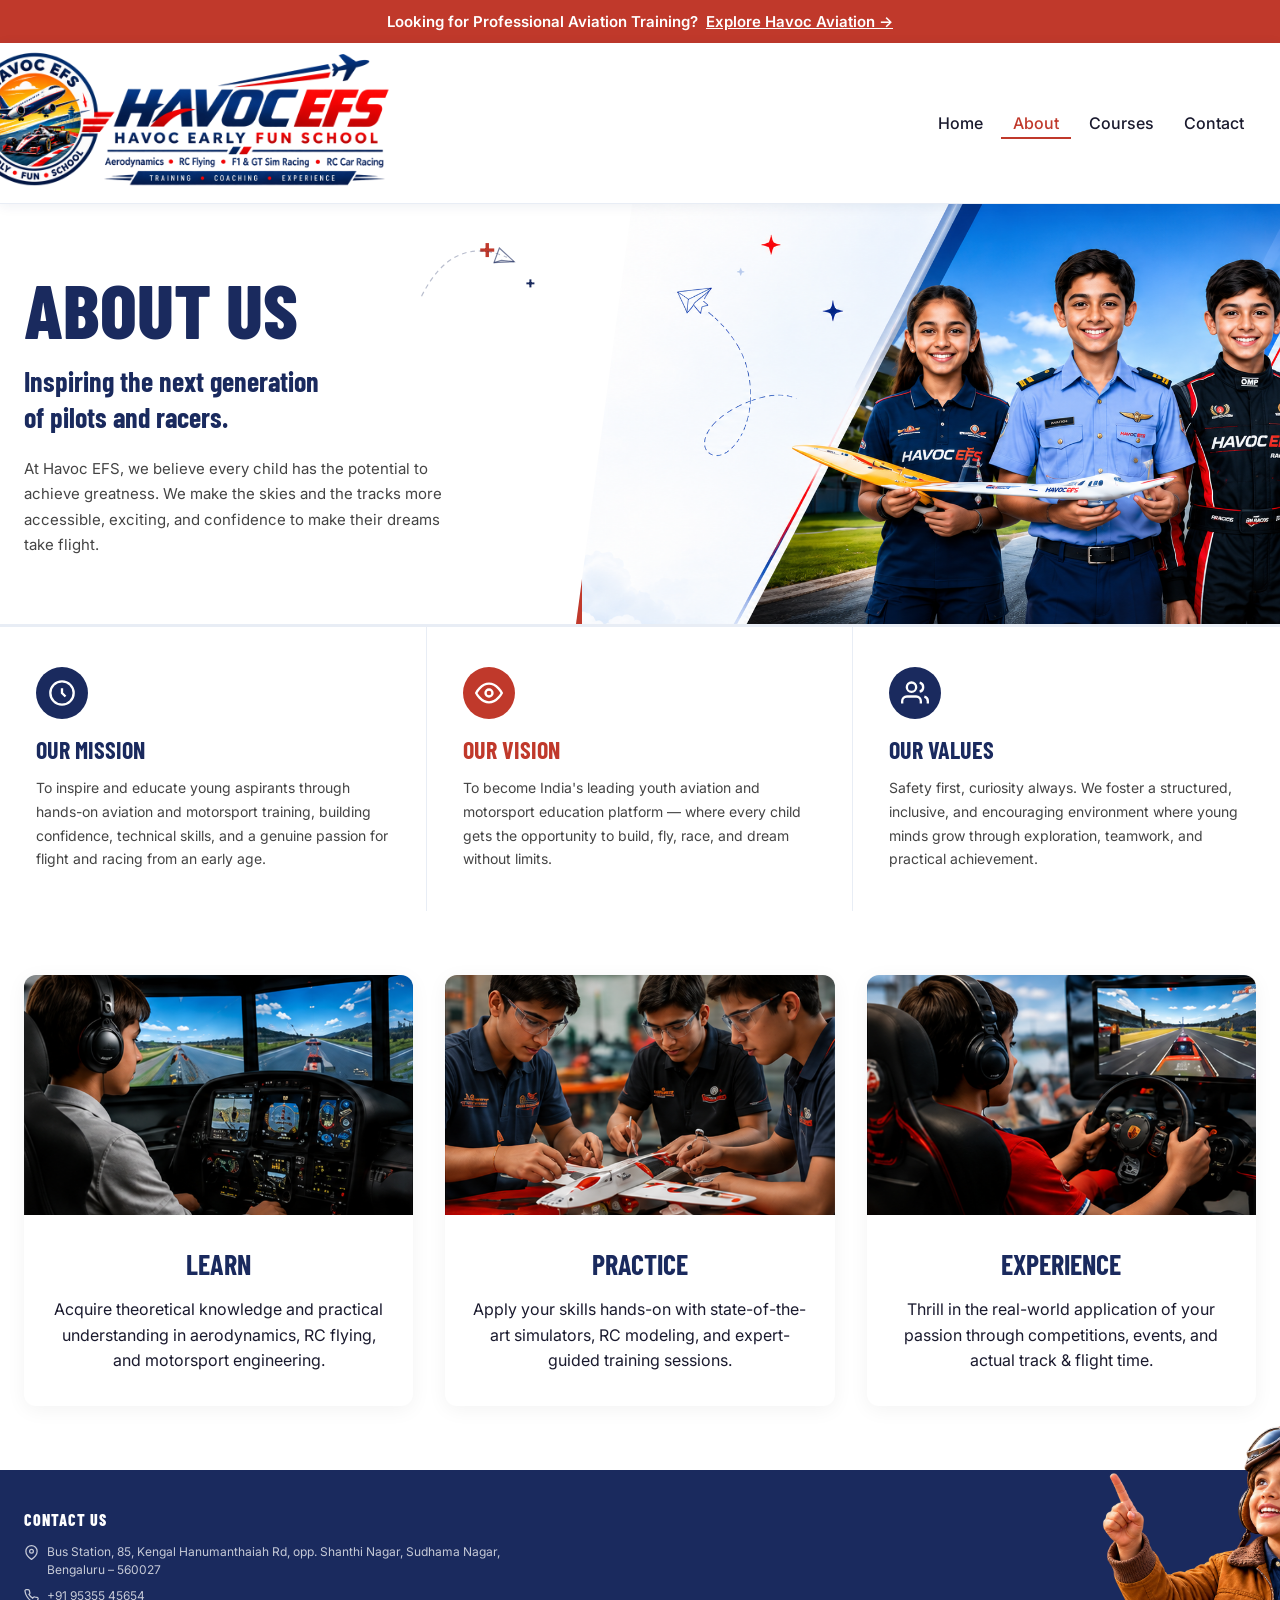
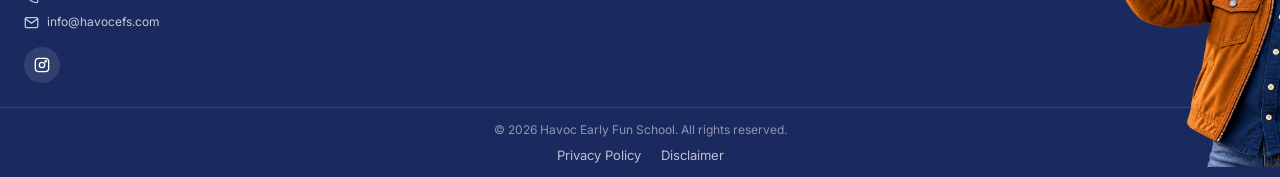
==== commit cec39e5b: "UI: Update announcement banner URL to havocaviation.in" ====
--- a/about.html
+++ b/about.html
@@ -16,7 +16,7 @@
 <body>
 
   <!-- ANNOUNCEMENT BAR -->
-  <a href="https://havocaviation.com" class="announcement-bar" target="_blank" rel="noopener noreferrer">
+  <a href="https://havocaviation.in/" class="announcement-bar" target="_blank" rel="noopener noreferrer">
     Looking for Professional Aviation Training? <span>Explore Havoc Aviation &rarr;</span>
   </a>
 
--- a/style.css
+++ b/style.css
@@ -33,7 +33,7 @@
 /* ======= ANNOUNCEMENT BAR ======= */
 .announcement-bar {
   display: block;
-  background-color: #f26522;
+  background-color: var(--red);
   color: #fff;
   text-align: center;
   padding: 12px 15px;
@@ -45,7 +45,7 @@
 }
 
 .announcement-bar:hover {
-  background-color: #e55311;
+  background-color: var(--navy);
   color: #fff;
 }
 
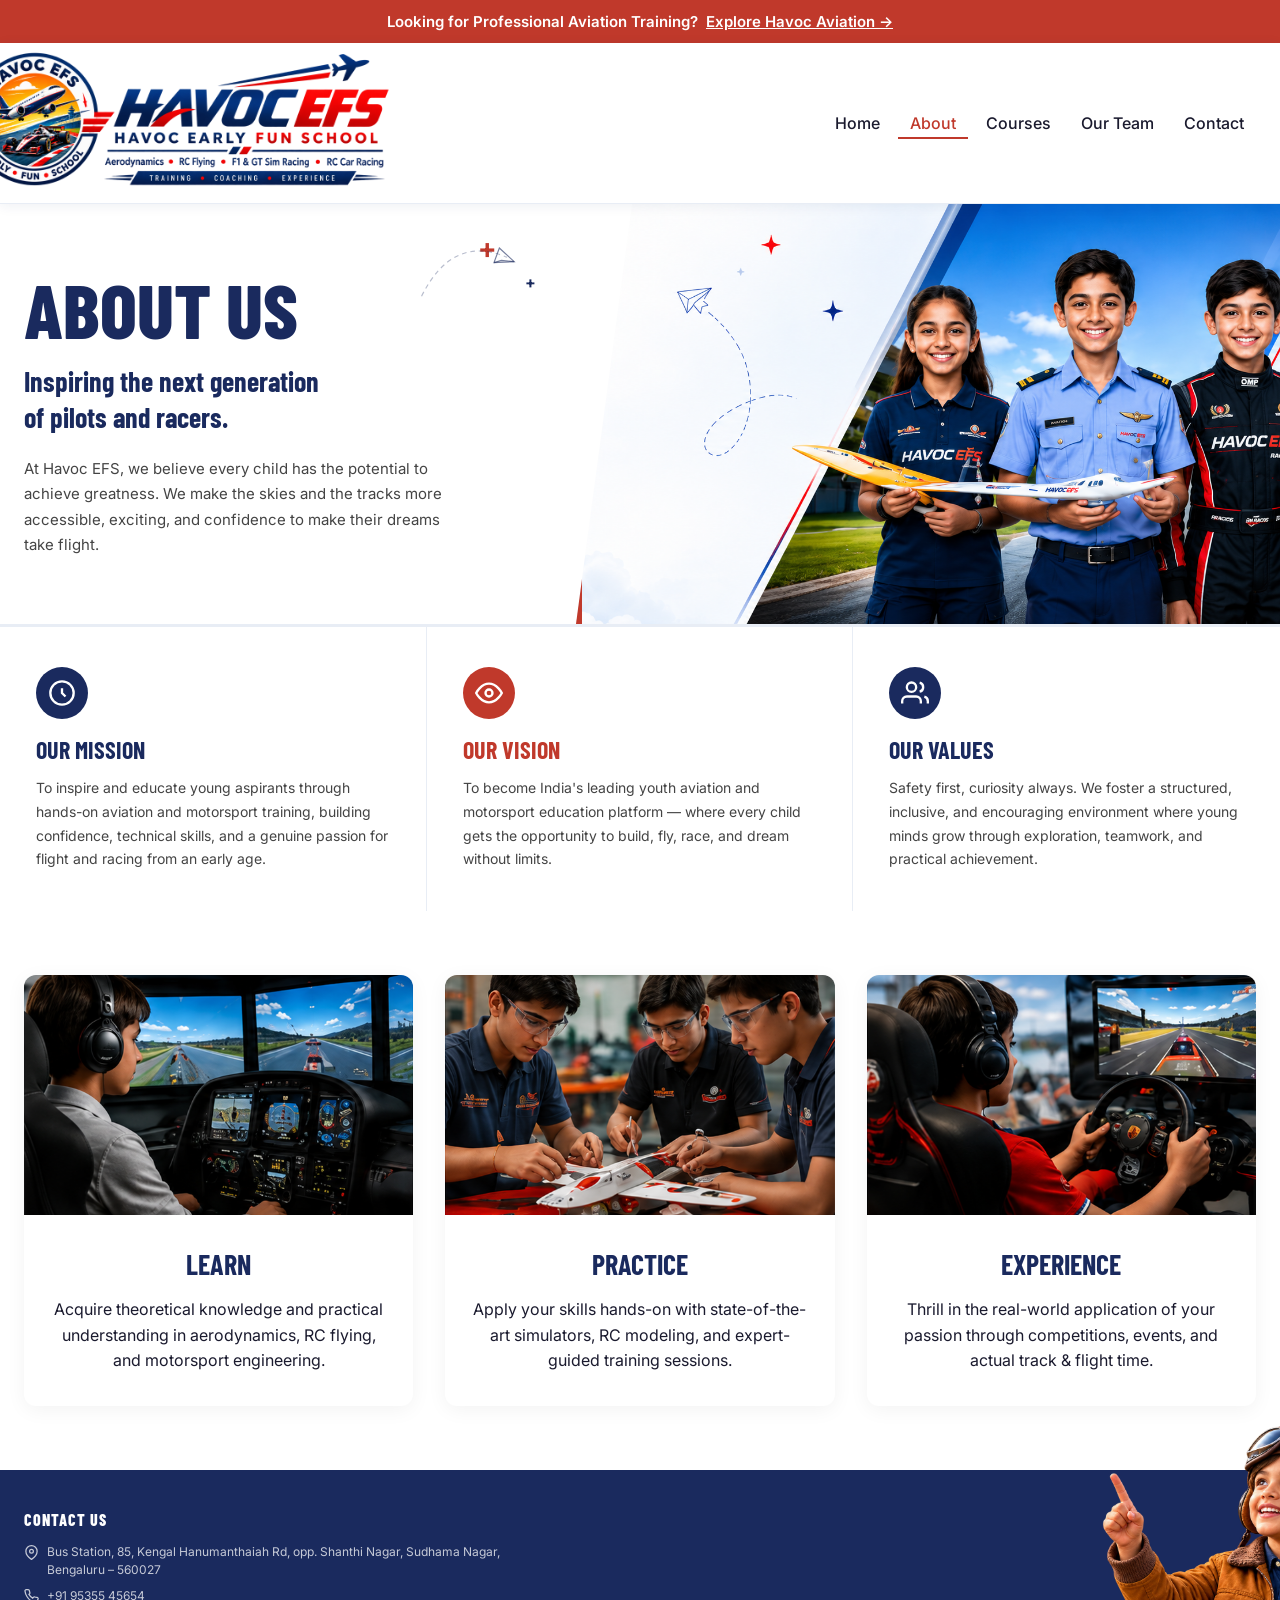
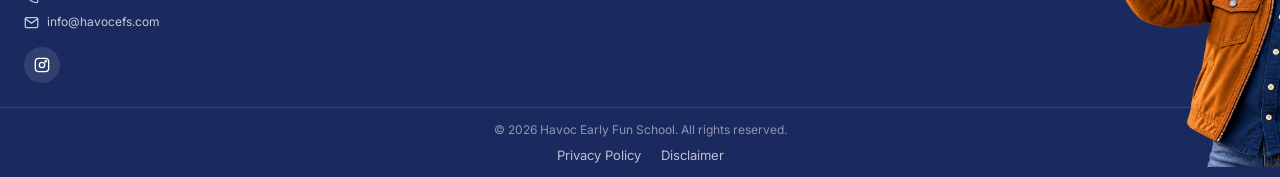
==== commit ab7c81a4: "Feature: Add Our Team page with Saishiva Sankaran profile" ====
--- a/about.html
+++ b/about.html
@@ -35,6 +35,7 @@
         <a href="/" class="nav-link" id="nav-home">Home</a>
         <a href="/about" class="nav-link active" id="nav-about">About</a>
         <a href="/courses" class="nav-link" id="nav-courses">Courses</a>
+        <a href="/team" class="nav-link" id="nav-team">Our Team</a>
         <a href="/contact" class="nav-link" id="nav-contact">Contact</a>
       </nav>
     </div>
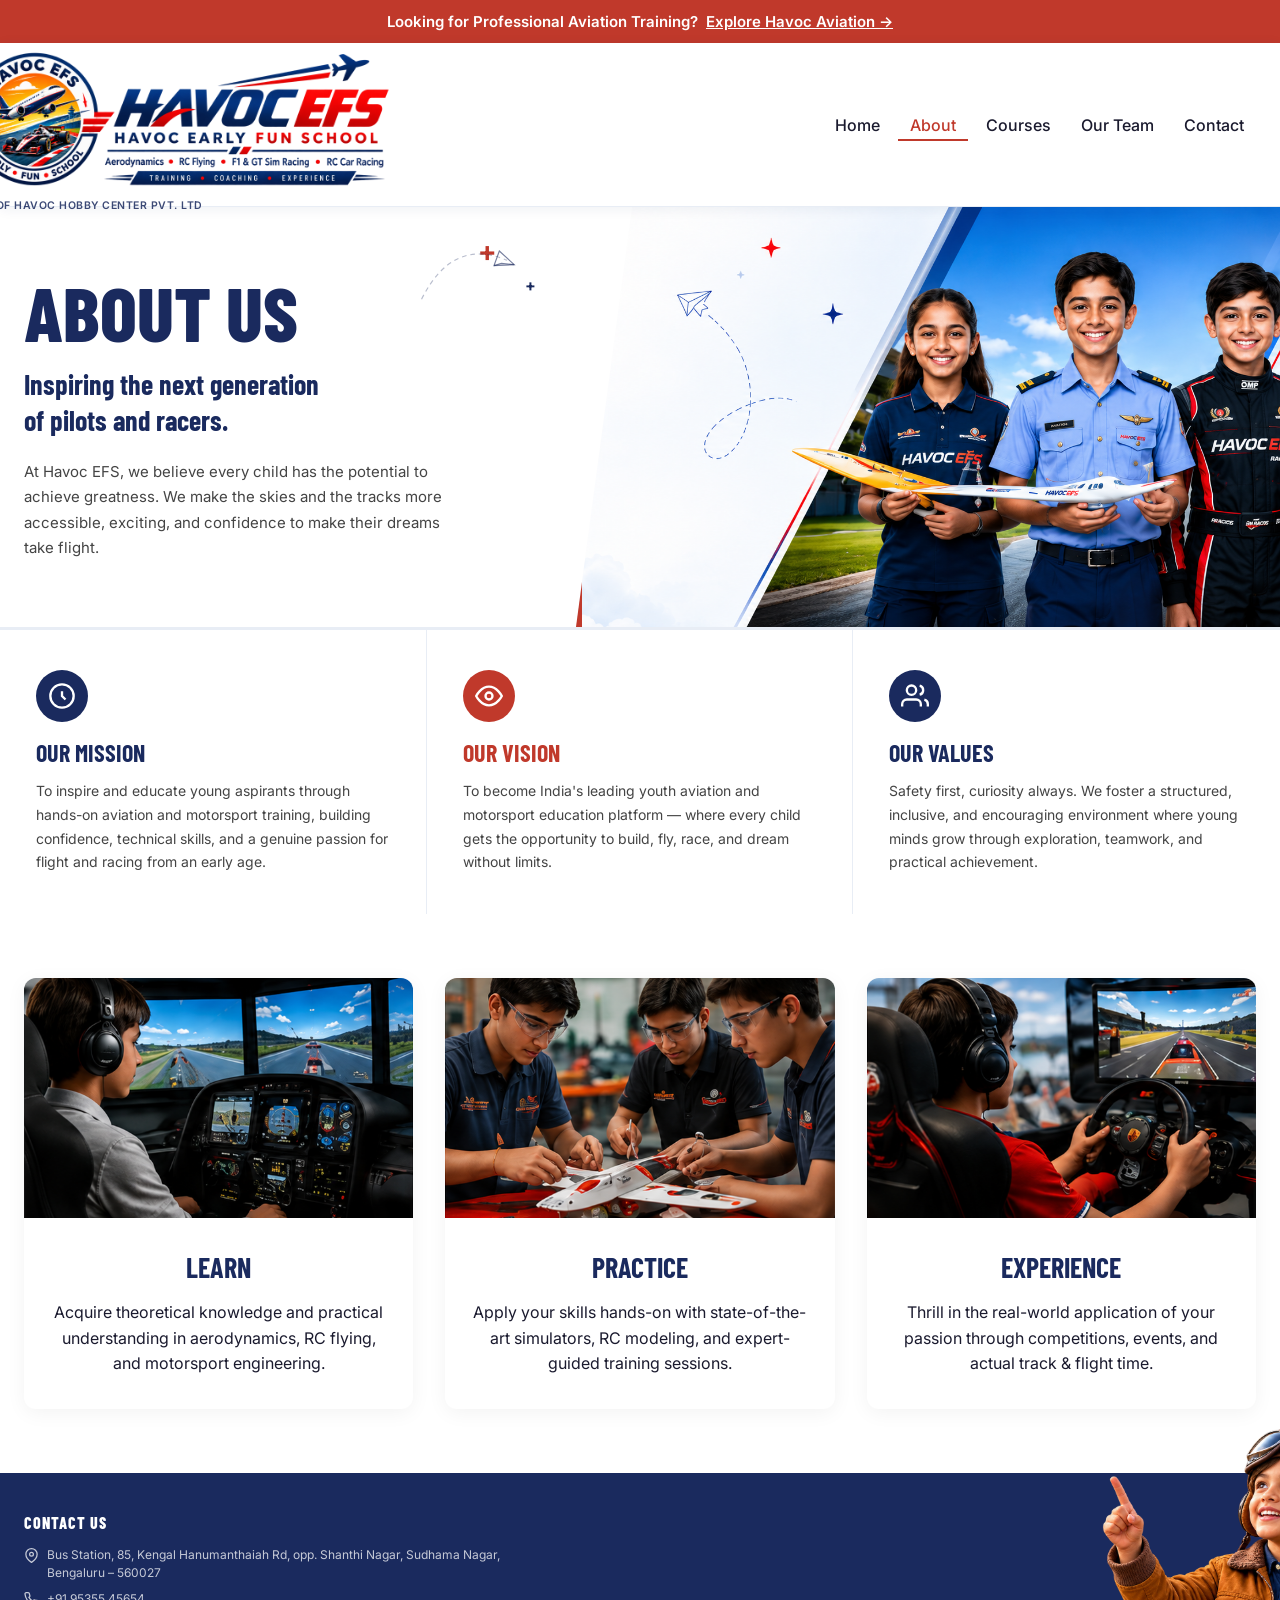
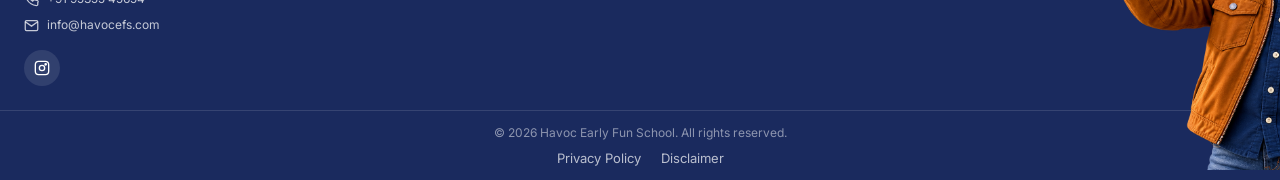
==== commit 43064555: "UI: Add company unit tagline below navbar logo site-wide" ====
--- a/about.html
+++ b/about.html
@@ -24,8 +24,9 @@
   <header class="navbar">
     <div class="nav-inner">
       <div class="nav-logo">
-        <a href="/" id="logo-link">
+        <a href="/" id="logo-link" class="nav-logo-group">
           <img src="assets/home-page/logo.svg" alt="Havoc EFS – Havoc Early Fun School" class="nav-logo-img" />
+          <span class="nav-logo-tagline">A Unit of Havoc Hobby Center Pvt. Ltd</span>
         </a>
       </div>
       <button class="mobile-menu-btn" id="mobile-menu-btn" aria-label="Toggle Menu">
--- a/style.css
+++ b/style.css
@@ -96,6 +96,24 @@
   display: block;
   object-fit: contain;
   margin-left: -72px;
+}
+
+.nav-logo-group {
+  display: flex;
+  flex-direction: column;
+  align-items: center;
+  text-decoration: none;
+}
+
+.nav-logo-tagline {
+  font-size: 10.5px;
+  font-weight: 600;
+  color: var(--navy);
+  letter-spacing: 0.5px;
+  margin-top: -36px;
+  margin-left: -72px;
+  text-transform: uppercase;
+  opacity: 0.85;
 }
 
 /* Prevent Dark Reader from inverting the logo */
@@ -1636,15 +1654,17 @@
   box-shadow: 0 8px 40px rgba(26, 42, 94, 0.08);
 }
 
-/* Inline Map (replaces form) */
-.contact-map-inline {
+/* Full-width Map Below Form */
+.contact-map-full {
+  margin: 60px auto 0;
+  max-width: 1100px;
   border-radius: 16px;
   overflow: hidden;
   box-shadow: 0 8px 40px rgba(26, 42, 94, 0.08);
-  height: 420px;
-}
-
-.contact-map-inline iframe {
+  height: 400px;
+}
+
+.contact-map-full iframe {
   width: 100%;
   height: 100%;
   border: none;
@@ -1674,7 +1694,8 @@
 }
 
 .form-group input,
-.form-group textarea {
+.form-group textarea,
+.form-group select {
   width: 100%;
   padding: 12px 16px;
   border: 1px solid #dde1ed;
@@ -1688,7 +1709,8 @@
 }
 
 .form-group input:focus,
-.form-group textarea:focus {
+.form-group textarea:focus,
+.form-group select:focus {
   border-color: var(--navy);
   box-shadow: 0 0 0 3px rgba(26, 42, 94, 0.08);
 }
@@ -1765,6 +1787,12 @@
   .contact-wrapper {
     grid-template-columns: 1fr;
     gap: 40px;
+  }
+  .contact-info {
+    order: 2;
+  }
+  .contact-form-card {
+    order: 1;
   }
   .contact-heading { font-size: 44px; }
   .contact-map-section { height: 300px; }
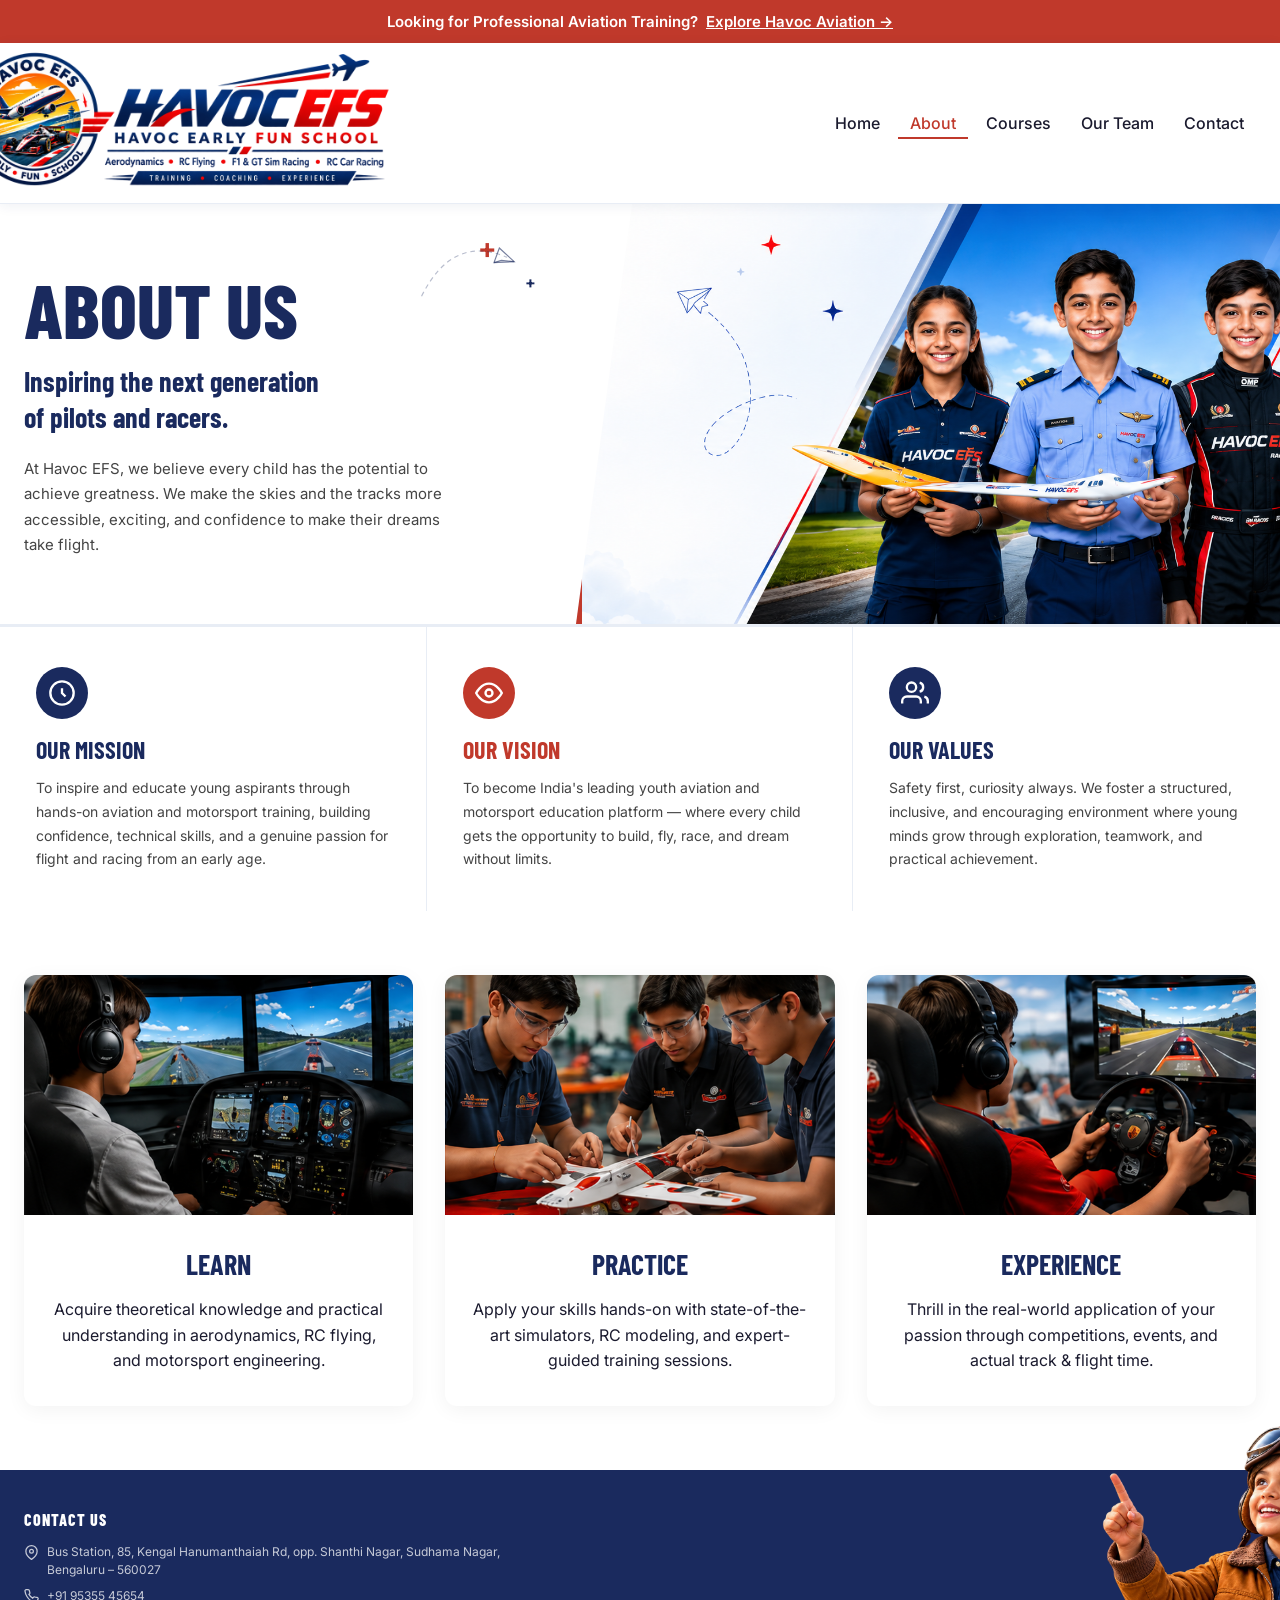
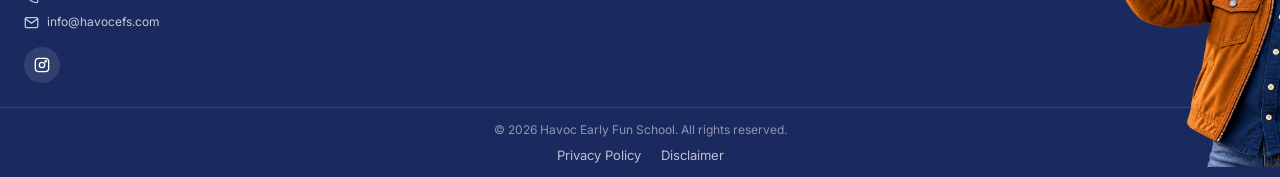
==== commit d42eb30b: "UI: Completely remove the logo tagline" ====
--- a/about.html
+++ b/about.html
@@ -26,7 +26,6 @@
       <div class="nav-logo">
         <a href="/" id="logo-link" class="nav-logo-group">
           <img src="assets/home-page/logo.svg" alt="Havoc EFS – Havoc Early Fun School" class="nav-logo-img" />
-          <span class="nav-logo-tagline">A Unit of Havoc Hobby Center Pvt. Ltd</span>
         </a>
       </div>
       <button class="mobile-menu-btn" id="mobile-menu-btn" aria-label="Toggle Menu">
--- a/style.css
+++ b/style.css
@@ -2,7 +2,13 @@
    HAVOC EFS — style.css
    =========================== */
 
-*, *::before, *::after { box-sizing: border-box; margin: 0; padding: 0; }
+*,
+*::before,
+*::after {
+  box-sizing: border-box;
+  margin: 0;
+  padding: 0;
+}
 
 :root {
   color-scheme: light;
@@ -21,7 +27,9 @@
   --font-display: 'Barlow Condensed', sans-serif;
 }
 
-html { scroll-behavior: smooth; }
+html {
+  scroll-behavior: smooth;
+}
 
 body {
   font-family: var(--font-main);
@@ -61,7 +69,7 @@
   z-index: 1000;
   background: #fff;
   border-bottom: 1px solid #e8edf5;
-  box-shadow: 0 2px 12px rgba(26,42,94,0.07);
+  box-shadow: 0 2px 12px rgba(26, 42, 94, 0.07);
 }
 
 .nav-inner {
@@ -82,7 +90,10 @@
   text-decoration: none;
 }
 
-.logo-badge svg { display: block; flex-shrink: 0; }
+.logo-badge svg {
+  display: block;
+  flex-shrink: 0;
+}
 
 
 .nav-logo a {
@@ -103,17 +114,7 @@
   flex-direction: column;
   align-items: center;
   text-decoration: none;
-}
-
-.nav-logo-tagline {
-  font-size: 10.5px;
-  font-weight: 600;
-  color: var(--navy);
-  letter-spacing: 0.5px;
-  margin-top: -36px;
-  margin-left: -72px;
-  text-transform: uppercase;
-  opacity: 0.85;
+  position: relative;
 }
 
 /* Prevent Dark Reader from inverting the logo */
@@ -163,10 +164,19 @@
   opacity: 0;
 }
 
-.nav-link.active { color: var(--red); }
+.nav-link.active {
+  color: var(--red);
+}
+
 .nav-link.active::after,
-.nav-link:hover::after { width: 100%; opacity: 1; }
-.nav-link:hover { color: var(--red); }
+.nav-link:hover::after {
+  width: 100%;
+  opacity: 1;
+}
+
+.nav-link:hover {
+  color: var(--red);
+}
 
 .btn-login {
   display: flex;
@@ -183,7 +193,10 @@
   transition: background 0.2s, transform 0.15s;
 }
 
-.btn-login:hover { background: var(--red); transform: translateY(-1px); }
+.btn-login:hover {
+  background: var(--red);
+  transform: translateY(-1px);
+}
 
 /* ======= HERO ======= */
 .hero {
@@ -216,7 +229,9 @@
   margin-bottom: 10px;
 }
 
-.hero-tagline .red { color: var(--red); }
+.hero-tagline .red {
+  color: var(--red);
+}
 
 .hero-title {
   font-family: var(--font-display);
@@ -257,7 +272,10 @@
   transition: background 0.2s, transform 0.15s;
 }
 
-.btn-primary:hover { background: var(--red); transform: translateY(-2px); }
+.btn-primary:hover {
+  background: var(--red);
+  transform: translateY(-2px);
+}
 
 .btn-icon-wrap {
   display: flex;
@@ -266,10 +284,12 @@
   width: 26px;
   height: 26px;
   border-radius: 50%;
-  background: rgba(255,255,255,0.2);
-}
-
-.btn-icon-wrap.play { background: rgba(255,255,255,0.2); }
+  background: rgba(255, 255, 255, 0.2);
+}
+
+.btn-icon-wrap.play {
+  background: rgba(255, 255, 255, 0.2);
+}
 
 .btn-outline {
   display: inline-flex;
@@ -287,7 +307,10 @@
   transition: all 0.2s;
 }
 
-.btn-outline:hover { background: var(--navy); color: #fff; }
+.btn-outline:hover {
+  background: var(--navy);
+  color: #fff;
+}
 
 
 /* ======= CARDS: AVIATION + RACING ======= */
@@ -313,8 +336,13 @@
   position: relative;
 }
 
-.card-aviation { background-color: var(--card-blue-bg); }
-.card-racing  { background-color: var(--card-red-bg); }
+.card-aviation {
+  background-color: var(--card-blue-bg);
+}
+
+.card-racing {
+  background-color: var(--card-red-bg);
+}
 
 /* Left text panel */
 .card-left-content {
@@ -337,8 +365,12 @@
 
 .card-bg-img {
   position: absolute;
-  top: 0; left: 0; right: 0; bottom: 0;
-  width: 100%; height: 100%;
+  top: 0;
+  left: 0;
+  right: 0;
+  bottom: 0;
+  width: 100%;
+  height: 100%;
   object-fit: cover;
   object-position: right center;
   z-index: 0;
@@ -348,7 +380,9 @@
 .card-aviation .card-image-panel::before {
   content: '';
   position: absolute;
-  top: 0; left: 0; bottom: 0;
+  top: 0;
+  left: 0;
+  bottom: 0;
   width: 20%;
   background: linear-gradient(to right, var(--card-blue-bg) 0%, transparent 100%);
   z-index: 1;
@@ -357,7 +391,9 @@
 .card-racing .card-image-panel::before {
   content: '';
   position: absolute;
-  top: 0; left: 0; bottom: 0;
+  top: 0;
+  left: 0;
+  bottom: 0;
   width: 20%;
   background: linear-gradient(to right, var(--card-red-bg) 0%, transparent 100%);
   z-index: 1;
@@ -373,8 +409,13 @@
   margin-bottom: 4px;
 }
 
-.blue-icon { background: rgba(255,255,255,0.15); }
-.red-icon  { background: rgba(255,255,255,0.15); }
+.blue-icon {
+  background: rgba(255, 255, 255, 0.15);
+}
+
+.red-icon {
+  background: rgba(255, 255, 255, 0.15);
+}
 
 .card-title {
   font-family: var(--font-display);
@@ -387,7 +428,7 @@
 
 .card-desc {
   font-size: 14px;
-  color: rgba(255,255,255,0.85);
+  color: rgba(255, 255, 255, 0.85);
   line-height: 1.5;
 }
 
@@ -408,7 +449,10 @@
   transition: transform 0.15s, box-shadow 0.15s;
 }
 
-.btn-card-white:hover { transform: translateY(-2px); box-shadow: 0 4px 14px rgba(0,0,0,0.2); }
+.btn-card-white:hover {
+  transform: translateY(-2px);
+  box-shadow: 0 4px 14px rgba(0, 0, 0, 0.2);
+}
 
 .btn-card-red {
   display: inline-flex;
@@ -427,7 +471,10 @@
   transition: transform 0.15s, box-shadow 0.15s;
 }
 
-.btn-card-red:hover { transform: translateY(-2px); box-shadow: 0 4px 14px rgba(0,0,0,0.2); }
+.btn-card-red:hover {
+  transform: translateY(-2px);
+  box-shadow: 0 4px 14px rgba(0, 0, 0, 0.2);
+}
 
 .btn-arrow-wrap {
   display: flex;
@@ -436,23 +483,28 @@
   width: 22px;
   height: 22px;
   border-radius: 50%;
-  background: rgba(26,42,94,0.12);
-}
-  display: inline-flex;
-  align-items: center;
-  gap: 10px;
-  background: var(--navy);
-  color: #fff;
-  font-size: 13px;
-  font-weight: 700;
-  letter-spacing: 1px;
-  padding: 14px 24px;
-  border-radius: 50px;
-  text-decoration: none;
-  transition: background 0.2s, transform 0.15s;
-}
-
-.btn-primary:hover { background: var(--red); transform: translateY(-2px); }
+  background: rgba(26, 42, 94, 0.12);
+}
+
+display: inline-flex;
+align-items: center;
+gap: 10px;
+background: var(--navy);
+color: #fff;
+font-size: 13px;
+font-weight: 700;
+letter-spacing: 1px;
+padding: 14px 24px;
+border-radius: 50px;
+text-decoration: none;
+transition: background 0.2s,
+transform 0.15s;
+}
+
+.btn-primary:hover {
+  background: var(--red);
+  transform: translateY(-2px);
+}
 
 .btn-icon-wrap {
   display: flex;
@@ -461,10 +513,12 @@
   width: 26px;
   height: 26px;
   border-radius: 50%;
-  background: rgba(255,255,255,0.2);
-}
-
-.btn-icon-wrap.play { background: rgba(255,255,255,0.2); }
+  background: rgba(255, 255, 255, 0.2);
+}
+
+.btn-icon-wrap.play {
+  background: rgba(255, 255, 255, 0.2);
+}
 
 .btn-outline {
   display: inline-flex;
@@ -482,7 +536,10 @@
   transition: all 0.2s;
 }
 
-.btn-outline:hover { background: var(--navy); color: #fff; }
+.btn-outline:hover {
+  background: var(--navy);
+  color: #fff;
+}
 
 
 /* ======= CARDS: AVIATION + RACING ======= */
@@ -508,8 +565,13 @@
   position: relative;
 }
 
-.card-aviation { background-color: var(--card-blue-bg); }
-.card-racing  { background-color: var(--card-red-bg); }
+.card-aviation {
+  background-color: var(--card-blue-bg);
+}
+
+.card-racing {
+  background-color: var(--card-red-bg);
+}
 
 /* Left text panel */
 .card-left-content {
@@ -532,8 +594,12 @@
 
 .card-bg-img {
   position: absolute;
-  top: 0; left: 0; right: 0; bottom: 0;
-  width: 100%; height: 100%;
+  top: 0;
+  left: 0;
+  right: 0;
+  bottom: 0;
+  width: 100%;
+  height: 100%;
   object-fit: cover;
   object-position: right center;
   z-index: 0;
@@ -543,7 +609,9 @@
 .card-aviation .card-image-panel::before {
   content: '';
   position: absolute;
-  top: 0; left: 0; bottom: 0;
+  top: 0;
+  left: 0;
+  bottom: 0;
   width: 20%;
   background: linear-gradient(to right, var(--card-blue-bg) 0%, transparent 100%);
   z-index: 1;
@@ -552,7 +620,9 @@
 .card-racing .card-image-panel::before {
   content: '';
   position: absolute;
-  top: 0; left: 0; bottom: 0;
+  top: 0;
+  left: 0;
+  bottom: 0;
   width: 20%;
   background: linear-gradient(to right, var(--card-red-bg) 0%, transparent 100%);
   z-index: 1;
@@ -568,8 +638,13 @@
   margin-bottom: 4px;
 }
 
-.blue-icon { background: rgba(255,255,255,0.15); }
-.red-icon  { background: rgba(255,255,255,0.15); }
+.blue-icon {
+  background: rgba(255, 255, 255, 0.15);
+}
+
+.red-icon {
+  background: rgba(255, 255, 255, 0.15);
+}
 
 .card-title {
   font-family: var(--font-display);
@@ -582,7 +657,7 @@
 
 .card-desc {
   font-size: 14px;
-  color: rgba(255,255,255,0.85);
+  color: rgba(255, 255, 255, 0.85);
   line-height: 1.5;
 }
 
@@ -603,7 +678,10 @@
   transition: transform 0.15s, box-shadow 0.15s;
 }
 
-.btn-card-white:hover { transform: translateY(-2px); box-shadow: 0 4px 14px rgba(0,0,0,0.2); }
+.btn-card-white:hover {
+  transform: translateY(-2px);
+  box-shadow: 0 4px 14px rgba(0, 0, 0, 0.2);
+}
 
 .btn-card-red {
   display: inline-flex;
@@ -622,7 +700,10 @@
   transition: transform 0.15s, box-shadow 0.15s;
 }
 
-.btn-card-red:hover { transform: translateY(-2px); box-shadow: 0 4px 14px rgba(0,0,0,0.2); }
+.btn-card-red:hover {
+  transform: translateY(-2px);
+  box-shadow: 0 4px 14px rgba(0, 0, 0, 0.2);
+}
 
 .btn-arrow-wrap {
   display: flex;
@@ -631,10 +712,12 @@
   width: 22px;
   height: 22px;
   border-radius: 50%;
-  background: rgba(26,42,94,0.12);
-}
-
-.btn-arrow-wrap.red-arrow { background: rgba(192,57,43,0.12); }
+  background: rgba(26, 42, 94, 0.12);
+}
+
+.btn-arrow-wrap.red-arrow {
+  background: rgba(192, 57, 43, 0.12);
+}
 
 
 /* ======= WHY CHOOSE + EVENTS ======= */
@@ -662,7 +745,10 @@
   gap: 8px;
 }
 
-.red-line { color: var(--red); font-size: 18px; }
+.red-line {
+  color: var(--red);
+  font-size: 18px;
+}
 
 .why-grid {
   display: grid;
@@ -678,7 +764,9 @@
   gap: 12px;
 }
 
-.why-icon { flex-shrink: 0; }
+.why-icon {
+  flex-shrink: 0;
+}
 
 .why-text strong {
   display: block;
@@ -695,7 +783,10 @@
 }
 
 /* Events */
-.events-section { display: flex; flex-direction: column; }
+.events-section {
+  display: flex;
+  flex-direction: column;
+}
 
 .events-header {
   display: flex;
@@ -726,7 +817,9 @@
   transition: color 0.2s;
 }
 
-.view-all-link:hover { color: var(--red); }
+.view-all-link:hover {
+  color: var(--red);
+}
 
 .event-card {
   display: flex;
@@ -736,7 +829,7 @@
   border: 1.5px solid #e4eaf5;
   border-radius: 10px;
   padding: 14px;
-  box-shadow: 0 2px 12px rgba(26,42,94,0.07);
+  box-shadow: 0 2px 12px rgba(26, 42, 94, 0.07);
 }
 
 .event-date-badge {
@@ -772,7 +865,9 @@
   flex-shrink: 0;
 }
 
-.event-info { flex: 1; }
+.event-info {
+  flex: 1;
+}
 
 .event-name {
   font-size: 14px;
@@ -805,7 +900,9 @@
   transition: background 0.2s;
 }
 
-.btn-register:hover { background: var(--red); }
+.btn-register:hover {
+  background: var(--red);
+}
 
 /* ======= STATS STRIP ======= */
 .stats-strip {
@@ -838,7 +935,7 @@
 
 .stat-label {
   font-size: 12px;
-  color: rgba(255,255,255,0.7);
+  color: rgba(255, 255, 255, 0.7);
   max-width: 80px;
   line-height: 1.3;
 }
@@ -862,9 +959,17 @@
   position: relative;
 }
 
-.bc-updates { background: #f5f7fb; }
-.bc-involved { background: var(--navy); }
-.bc-stories { background: #1e1e2e; }
+.bc-updates {
+  background: #f5f7fb;
+}
+
+.bc-involved {
+  background: var(--navy);
+}
+
+.bc-stories {
+  background: #1e1e2e;
+}
 
 .bc-text {
   padding: 24px 24px 14px;
@@ -874,12 +979,29 @@
   max-width: 55%;
 }
 
-.bc-updates .bc-text h3 { color: var(--navy); }
-.bc-updates .bc-text p { color: var(--text-mid); }
-.bc-involved .bc-text h3 { color: #fff; }
-.bc-involved .bc-text p { color: rgba(255,255,255,0.75); }
-.bc-stories .bc-text h3 { color: #fff; }
-.bc-stories .bc-text p { color: rgba(255,255,255,0.7); }
+.bc-updates .bc-text h3 {
+  color: var(--navy);
+}
+
+.bc-updates .bc-text p {
+  color: var(--text-mid);
+}
+
+.bc-involved .bc-text h3 {
+  color: #fff;
+}
+
+.bc-involved .bc-text p {
+  color: rgba(255, 255, 255, 0.75);
+}
+
+.bc-stories .bc-text h3 {
+  color: #fff;
+}
+
+.bc-stories .bc-text p {
+  color: rgba(255, 255, 255, 0.7);
+}
 
 .bc-text h3 {
   font-family: var(--font-display);
@@ -907,11 +1029,21 @@
   transition: gap 0.2s;
 }
 
-.explore-link:hover { gap: 8px; }
-
-.bc-updates .explore-link { color: var(--navy); }
-.bc-involved .explore-link { color: rgba(255,255,255,0.9); }
-.bc-stories .explore-link { color: rgba(255,255,255,0.9); }
+.explore-link:hover {
+  gap: 8px;
+}
+
+.bc-updates .explore-link {
+  color: var(--navy);
+}
+
+.bc-involved .explore-link {
+  color: rgba(255, 255, 255, 0.9);
+}
+
+.bc-stories .explore-link {
+  color: rgba(255, 255, 255, 0.9);
+}
 
 .bc-img {
   width: 100%;
@@ -954,12 +1086,15 @@
   align-items: flex-start;
   gap: 8px;
   font-size: 12px;
-  color: rgba(255,255,255,0.75);
+  color: rgba(255, 255, 255, 0.75);
   margin-bottom: 8px;
   line-height: 1.5;
 }
 
-.contact-row svg { flex-shrink: 0; margin-top: 2px; }
+.contact-row svg {
+  flex-shrink: 0;
+  margin-top: 2px;
+}
 
 .social-links {
   display: flex;
@@ -971,7 +1106,7 @@
   width: 36px;
   height: 36px;
   border-radius: 50%;
-  background: rgba(255,255,255,0.1);
+  background: rgba(255, 255, 255, 0.1);
   display: flex;
   align-items: center;
   justify-content: center;
@@ -980,7 +1115,10 @@
   transition: background 0.2s, transform 0.15s;
 }
 
-.social-icon:hover { background: var(--red); transform: translateY(-2px); }
+.social-icon:hover {
+  background: var(--red);
+  transform: translateY(-2px);
+}
 
 /* Newsletter */
 .footer-newsletter h4 {
@@ -995,7 +1133,7 @@
 
 .footer-newsletter p {
   font-size: 13px;
-  color: rgba(255,255,255,0.7);
+  color: rgba(255, 255, 255, 0.7);
   margin-bottom: 18px;
 }
 
@@ -1011,16 +1149,21 @@
   max-width: 320px;
   padding: 13px 18px;
   border-radius: 50px;
-  border: 1.5px solid rgba(255,255,255,0.2);
-  background: rgba(255,255,255,0.08);
+  border: 1.5px solid rgba(255, 255, 255, 0.2);
+  background: rgba(255, 255, 255, 0.08);
   color: #fff;
   font-size: 13px;
   outline: none;
   transition: border-color 0.2s;
 }
 
-.newsletter-input::placeholder { color: rgba(255,255,255,0.45); }
-.newsletter-input:focus { border-color: rgba(255,255,255,0.5); }
+.newsletter-input::placeholder {
+  color: rgba(255, 255, 255, 0.45);
+}
+
+.newsletter-input:focus {
+  border-color: rgba(255, 255, 255, 0.5);
+}
 
 .btn-subscribe {
   display: inline-flex;
@@ -1038,7 +1181,10 @@
   transition: background 0.2s, transform 0.15s;
 }
 
-.btn-subscribe:hover { background: #a93226; transform: translateY(-1px); }
+.btn-subscribe:hover {
+  background: #a93226;
+  transform: translateY(-1px);
+}
 
 .footer-decor {
   margin-top: 14px;
@@ -1048,10 +1194,13 @@
 /* Footer kid image */
 .footer-kid {
   position: absolute;
-  bottom: -60px; /* pull down further to account for transparent pixels in the image */
-  right: -120px; /* push further to the right so he doesn't block the subscribe field */
+  bottom: -60px;
+  /* pull down further to account for transparent pixels in the image */
+  right: -120px;
+  /* push further to the right so he doesn't block the subscribe field */
   z-index: 5;
-  pointer-events: none; /* so he doesn't block clicks on the subscribe button */
+  pointer-events: none;
+  /* so he doesn't block clicks on the subscribe button */
 }
 
 .footer-kid img {
@@ -1062,11 +1211,11 @@
 
 /* Footer bottom */
 .footer-bottom {
-  border-top: 1px solid rgba(255,255,255,0.12);
+  border-top: 1px solid rgba(255, 255, 255, 0.12);
   padding: 14px 24px;
   text-align: center;
   font-size: 12px;
-  color: rgba(255,255,255,0.5);
+  color: rgba(255, 255, 255, 0.5);
 }
 
 /* ======= ABOUT PAGE ======= */
@@ -1158,40 +1307,108 @@
 
 /* ======= RESPONSIVE ======= */
 @media (max-width: 1100px) {
-  .hero { flex-direction: column; padding-top: 0; min-height: auto; }
-  .hero-left { flex: none; width: 100%; max-width: 100%; padding: 40px 24px; align-items: center; text-align: center; }
-  .cards-section { grid-template-columns: 1fr; }
-  .why-events-section { grid-template-columns: 1fr; }
-  .stats-strip { gap: 30px; flex-wrap: wrap; }
-  .bottom-cards-section { grid-template-columns: 1fr; }
-  .footer-top { grid-template-columns: 1fr 1fr; }
-  .footer-kid { display: none; }
-  .about-pillars { grid-template-columns: 1fr; }
+  .hero {
+    flex-direction: column;
+    padding-top: 0;
+    min-height: auto;
+  }
+
+  .hero-left {
+    flex: none;
+    width: 100%;
+    max-width: 100%;
+    padding: 40px 24px;
+    align-items: center;
+    text-align: center;
+  }
+
+  .cards-section {
+    grid-template-columns: 1fr;
+  }
+
+  .why-events-section {
+    grid-template-columns: 1fr;
+  }
+
+  .stats-strip {
+    gap: 30px;
+    flex-wrap: wrap;
+  }
+
+  .bottom-cards-section {
+    grid-template-columns: 1fr;
+  }
+
+  .footer-top {
+    grid-template-columns: 1fr 1fr;
+  }
+
+  .footer-kid {
+    display: none;
+  }
+
+  .about-pillars {
+    grid-template-columns: 1fr;
+  }
 }
 
 @media (max-width: 768px) {
-  .nav-inner { min-height: 80px; justify-content: space-between; position: relative; }
-  .nav-logo-img { height: 100px; margin-left: 0; }
-  
-  .mobile-menu-btn { display: block; }
-  .nav-links { 
-    display: none; 
+  .nav-inner {
+    min-height: 80px;
+    justify-content: space-between;
+    position: relative;
+  }
+
+  .nav-logo-img {
+    height: 100px;
+    margin-left: 0;
+  }
+
+  .mobile-menu-btn {
+    display: block;
+  }
+
+  .nav-links {
+    display: none;
     flex-direction: column;
     position: absolute;
-    top: 100%; left: 0; right: 0;
+    top: 100%;
+    left: 0;
+    right: 0;
     background: #fff;
     padding: 16px 24px;
-    box-shadow: 0 10px 20px rgba(0,0,0,0.1);
+    box-shadow: 0 10px 20px rgba(0, 0, 0, 0.1);
     border-top: 1px solid #eee;
     z-index: 999;
   }
-  .nav-links.show { display: flex; }
-  .nav-link { padding: 12px; border-bottom: 1px solid #f0f0f0; width: 100%; text-align: left; }
-  .nav-link:last-child { border-bottom: none; }
-  .btn-login { position: absolute; right: 16px; padding: 6px 12px; font-size: 11px; }
+
+  .nav-links.show {
+    display: flex;
+  }
+
+  .nav-link {
+    padding: 12px;
+    border-bottom: 1px solid #f0f0f0;
+    width: 100%;
+    text-align: left;
+  }
+
+  .nav-link:last-child {
+    border-bottom: none;
+  }
+
+  .btn-login {
+    position: absolute;
+    right: 16px;
+    padding: 6px 12px;
+    font-size: 11px;
+  }
 
   /* Hero - mobile: text on top with white bg, image shows below */
-  .hero { flex-direction: column; }
+  .hero {
+    flex-direction: column;
+  }
+
   .hero-left {
     padding: 30px 16px 30px 16px;
     background: #fff;
@@ -1199,56 +1416,141 @@
     z-index: 2;
     width: 100%;
   }
+
   .hero .bg-img-container {
     position: relative;
-    top: auto; left: auto; right: auto; bottom: auto;
+    top: auto;
+    left: auto;
+    right: auto;
+    bottom: auto;
     width: 100%;
     height: 260px;
     z-index: 0;
   }
-  .hero .bg-img-overlay.hero-gradient { display: none; }
-  .hero-title { font-size: 36px; margin-bottom: 16px; }
-  .hero-sub { font-size: 16px; margin-bottom: 24px; }
-  
+
+  .hero .bg-img-overlay.hero-gradient {
+    display: none;
+  }
+
+  .hero-title {
+    font-size: 36px;
+    margin-bottom: 16px;
+  }
+
+  .hero-sub {
+    font-size: 16px;
+    margin-bottom: 24px;
+  }
+
   /* Cards Section */
-  .card-aviation, .card-racing { flex-direction: column-reverse; min-height: auto; }
-  .card-left-content { padding: 30px 20px; flex: none; width: 100%; text-align: center; align-items: center; }
-  .card-image-panel { width: 100%; height: 200px; flex: none; }
-  
+  .card-aviation,
+  .card-racing {
+    flex-direction: column-reverse;
+    min-height: auto;
+  }
+
+  .card-left-content {
+    padding: 30px 20px;
+    flex: none;
+    width: 100%;
+    text-align: center;
+    align-items: center;
+  }
+
+  .card-image-panel {
+    width: 100%;
+    height: 200px;
+    flex: none;
+  }
+
   .card-aviation .card-image-panel::before {
-    width: 100%; height: 40px; top: auto; bottom: 0; left: 0;
+    width: 100%;
+    height: 40px;
+    top: auto;
+    bottom: 0;
+    left: 0;
     background: linear-gradient(to bottom, transparent 0%, var(--card-blue-bg) 100%);
   }
+
   .card-racing .card-image-panel::before {
-    width: 100%; height: 40px; top: auto; bottom: 0; left: 0;
+    width: 100%;
+    height: 40px;
+    top: auto;
+    bottom: 0;
+    left: 0;
     background: linear-gradient(to bottom, transparent 0%, var(--card-red-bg) 100%);
   }
 
-  .why-grid { grid-template-columns: 1fr; }
-  
+  .why-grid {
+    grid-template-columns: 1fr;
+  }
+
   /* Stats */
-  .stats-strip { gap: 20px; flex-direction: column; text-align: center; }
-  .stat-item { flex-direction: column; gap: 8px; }
-  .stat-label { max-width: 100%; }
-  
+  .stats-strip {
+    gap: 20px;
+    flex-direction: column;
+    text-align: center;
+  }
+
+  .stat-item {
+    flex-direction: column;
+    gap: 8px;
+  }
+
+  .stat-label {
+    max-width: 100%;
+  }
+
   /* Footer */
-  .footer-top { grid-template-columns: 1fr; text-align: center; padding-top: 30px; }
-  .contact-row { justify-content: center; }
-  .social-links { justify-content: center; }
-  .newsletter-form { flex-direction: column; }
-  .newsletter-input { max-width: 100%; width: 100%; text-align: center; }
-  .btn-subscribe { justify-content: center; }
-  
+  .footer-top {
+    grid-template-columns: 1fr;
+    text-align: center;
+    padding-top: 30px;
+  }
+
+  .contact-row {
+    justify-content: center;
+  }
+
+  .social-links {
+    justify-content: center;
+  }
+
+  .newsletter-form {
+    flex-direction: column;
+  }
+
+  .newsletter-input {
+    max-width: 100%;
+    width: 100%;
+    text-align: center;
+  }
+
+  .btn-subscribe {
+    justify-content: center;
+  }
+
   /* About Page */
-  .about-hero { height: 300px; }
-  .about-title { font-size: 36px; }
-  .footer-bottom { font-size: 11px; }
+  .about-hero {
+    height: 300px;
+  }
+
+  .about-title {
+    font-size: 36px;
+  }
+
+  .footer-bottom {
+    font-size: 11px;
+  }
 }
 
 /* ======= BACKGROUND IMAGE UTILITIES ======= */
 .bg-img-container {
   position: absolute;
-  top: 0; left: 0; right: 0; bottom: 0;
+  top: 0;
+  left: 0;
+  right: 0;
+  bottom: 0;
   z-index: 0;
   overflow: hidden;
 }
@@ -1266,7 +1568,10 @@
 
 .bg-img-overlay {
   position: absolute;
-  top: 0; left: 0; right: 0; bottom: 0;
+  top: 0;
+  left: 0;
+  right: 0;
+  bottom: 0;
   z-index: 1;
 }
 
@@ -1275,7 +1580,7 @@
 }
 
 .bg-img-overlay.about-gradient {
-  background: linear-gradient(to bottom, rgba(26,42,94,0.7), rgba(26,42,94,0.9));
+  background: linear-gradient(to bottom, rgba(26, 42, 94, 0.7), rgba(26, 42, 94, 0.9));
 }
 
 /* ======= COURSES PAGE ======= */
@@ -1318,7 +1623,7 @@
   border-radius: 20px;
   padding: 30px;
   margin-bottom: 40px;
-  box-shadow: 0 4px 20px rgba(0,0,0,0.05);
+  box-shadow: 0 4px 20px rgba(0, 0, 0, 0.05);
 }
 
 .category-header {
@@ -1336,22 +1641,37 @@
 }
 
 .category-icon {
-  width: 40px; height: 40px;
+  width: 40px;
+  height: 40px;
   border-radius: 50%;
   display: flex;
   align-items: center;
   justify-content: center;
 }
-.blue-icon { background: rgba(26,42,94,0.1); color: var(--navy); }
-.red-icon { background: rgba(192,57,43,0.1); color: var(--red); }
+
+.blue-icon {
+  background: rgba(26, 42, 94, 0.1);
+  color: var(--navy);
+}
+
+.red-icon {
+  background: rgba(192, 57, 43, 0.1);
+  color: var(--red);
+}
 
 .category-title {
   font-family: var(--font-display);
   font-size: 24px;
   margin: 0;
 }
-.navy-text { color: var(--navy); }
-.red-text { color: var(--red); }
+
+.navy-text {
+  color: var(--navy);
+}
+
+.red-text {
+  color: var(--red);
+}
 
 .view-all-link {
   color: var(--navy);
@@ -1359,7 +1679,10 @@
   font-weight: 600;
   font-size: 14px;
 }
-.view-all-link:hover { text-decoration: underline; }
+
+.view-all-link:hover {
+  text-decoration: underline;
+}
 
 .course-grid {
   display: grid;
@@ -1431,17 +1754,38 @@
 }
 
 .course-btn-icon {
-  width: 32px; height: 32px;
+  width: 32px;
+  height: 32px;
   border-radius: 50%;
-  display: flex; align-items: center; justify-content: center;
+  display: flex;
+  align-items: center;
+  justify-content: center;
   text-decoration: none;
 }
-.blue-btn { background: var(--navy); color: #fff; }
-.red-btn-outline { border: 1px solid var(--red); color: var(--red); }
-.blue-btn-outline { border: 1px solid var(--navy); color: var(--navy); }
-
-.course-arrow { font-size: 18px; font-weight: bold; }
-.red-arrow { color: var(--red); }
+
+.blue-btn {
+  background: var(--navy);
+  color: #fff;
+}
+
+.red-btn-outline {
+  border: 1px solid var(--red);
+  color: var(--red);
+}
+
+.blue-btn-outline {
+  border: 1px solid var(--navy);
+  color: var(--navy);
+}
+
+.course-arrow {
+  font-size: 18px;
+  font-weight: bold;
+}
+
+.red-arrow {
+  color: var(--red);
+}
 
 /* CTA BANNER */
 .courses-cta-banner {
@@ -1485,7 +1829,8 @@
 
 .cta-banner-img {
   position: absolute;
-  bottom: 0; right: 40px;
+  bottom: 0;
+  right: 40px;
   height: 120%;
   z-index: 1;
 }
@@ -1497,17 +1842,44 @@
 
 /* RESPONSIVE */
 @media (max-width: 1024px) {
-  .course-grid { grid-template-columns: repeat(2, 1fr); }
-  .cta-banner-img { right: -20px; opacity: 0.5; }
+  .course-grid {
+    grid-template-columns: repeat(2, 1fr);
+  }
+
+  .cta-banner-img {
+    right: -20px;
+    opacity: 0.5;
+  }
 }
 
 @media (max-width: 768px) {
-  .courses-title { font-size: 36px; }
-  .course-grid { grid-template-columns: 1fr; }
-  .course-category-block { padding: 20px; }
-  .category-header { flex-direction: column; align-items: flex-start; gap: 12px; }
-  .courses-cta-banner { flex-direction: column; text-align: center; padding: 30px 20px; }
-  .cta-banner-img { display: none; }
+  .courses-title {
+    font-size: 36px;
+  }
+
+  .course-grid {
+    grid-template-columns: 1fr;
+  }
+
+  .course-category-block {
+    padding: 20px;
+  }
+
+  .category-header {
+    flex-direction: column;
+    align-items: flex-start;
+    gap: 12px;
+  }
+
+  .courses-cta-banner {
+    flex-direction: column;
+    text-align: center;
+    padding: 30px 20px;
+  }
+
+  .cta-banner-img {
+    display: none;
+  }
 }
 
 /* ======= ABOUT PAGE ======= */
@@ -1788,21 +2160,42 @@
     grid-template-columns: 1fr;
     gap: 40px;
   }
+
   .contact-info {
     order: 2;
   }
+
   .contact-form-card {
     order: 1;
   }
-  .contact-heading { font-size: 44px; }
-  .contact-map-section { height: 300px; }
-  .contact-map-boy { right: 10px; height: 80%; }
+
+  .contact-heading {
+    font-size: 44px;
+  }
+
+  .contact-map-section {
+    height: 300px;
+  }
+
+  .contact-map-boy {
+    right: 10px;
+    height: 80%;
+  }
 }
 
 @media (max-width: 600px) {
-  .contact-form-card { padding: 24px; }
-  .contact-map-boy { display: none; }
-  .contact-submit-btn { width: 100%; justify-content: center; }
+  .contact-form-card {
+    padding: 24px;
+  }
+
+  .contact-map-boy {
+    display: none;
+  }
+
+  .contact-submit-btn {
+    width: 100%;
+    justify-content: center;
+  }
 }
 
 /* ======= ABOUT PAGE – SPLIT HERO ======= */
@@ -1859,8 +2252,18 @@
   line-height: 1;
   user-select: none;
 }
-.about-decor-plus-1 { top: 30px; right: 80px; }
-.about-decor-plus-2 { top: 70px; right: 40px; font-size: 16px; color: var(--navy); }
+
+.about-decor-plus-1 {
+  top: 30px;
+  right: 80px;
+}
+
+.about-decor-plus-2 {
+  top: 70px;
+  right: 40px;
+  font-size: 16px;
+  color: var(--navy);
+}
 
 .about-decor-plane {
   position: absolute;
@@ -1887,7 +2290,8 @@
 
 .about-split-red-bar {
   position: absolute;
-  top: 0; bottom: 0;
+  top: 0;
+  bottom: 0;
   left: 0;
   width: 6px;
   background: var(--red);
@@ -1906,7 +2310,10 @@
   border-right: 1px solid #e8edf5;
   background: #fff;
 }
-.about-mv-card:last-child { border-right: none; }
+
+.about-mv-card:last-child {
+  border-right: none;
+}
 
 .about-mv-icon {
   width: 52px;
@@ -1917,8 +2324,14 @@
   justify-content: center;
   margin-bottom: 16px;
 }
-.navy-bg { background: var(--navy); }
-.red-bg { background: var(--red); }
+
+.navy-bg {
+  background: var(--navy);
+}
+
+.red-bg {
+  background: var(--red);
+}
 
 .about-mv-title {
   font-family: var(--font-display);
@@ -1926,7 +2339,10 @@
   color: var(--navy);
   margin-bottom: 12px;
 }
-.about-mv-title.red-text { color: var(--red); }
+
+.about-mv-title.red-text {
+  color: var(--red);
+}
 
 .about-mv-text {
   font-size: 14px;
@@ -1945,48 +2361,85 @@
 
 /* Responsive – Tablet */
 @media (max-width: 900px) {
-  .about-split-hero { flex-direction: column; min-height: auto; }
-  .about-split-left { 
-    flex: none; 
-    width: 100%; 
-    padding: 40px 24px 32px; 
-  }
-  .about-split-right { 
-    clip-path: none; 
-    height: 300px; 
+  .about-split-hero {
+    flex-direction: column;
+    min-height: auto;
+  }
+
+  .about-split-left {
+    flex: none;
     width: 100%;
-  }
-  .about-split-red-bar { display: none; }
-  .about-mv-section { grid-template-columns: 1fr; }
-  .about-mv-card { border-right: none; border-bottom: 1px solid #e8edf5; }
+    padding: 40px 24px 32px;
+  }
+
+  .about-split-right {
+    clip-path: none;
+    height: 300px;
+    width: 100%;
+  }
+
+  .about-split-red-bar {
+    display: none;
+  }
+
+  .about-mv-section {
+    grid-template-columns: 1fr;
+  }
+
+  .about-mv-card {
+    border-right: none;
+    border-bottom: 1px solid #e8edf5;
+  }
 }
 
 /* Responsive – Phone */
 @media (max-width: 600px) {
+
   /* Hide decorative elements on mobile — they overlap text */
   .about-decor-plus,
-  .about-decor-plane { display: none; }
+  .about-decor-plane {
+    display: none;
+  }
 
   .about-split-left {
     padding: 32px 20px 24px;
     text-align: left;
   }
 
-  .about-split-title { font-size: 44px; }
-  .about-split-subtitle { font-size: 18px; }
-  .about-split-body { font-size: 14px; max-width: 100%; }
-
-  .about-split-right { height: 240px; }
-
-  .about-mv-card { padding: 28px 20px; }
-  .about-mv-title { font-size: 20px; }
+  .about-split-title {
+    font-size: 44px;
+  }
+
+  .about-split-subtitle {
+    font-size: 18px;
+  }
+
+  .about-split-body {
+    font-size: 14px;
+    max-width: 100%;
+  }
+
+  .about-split-right {
+    height: 240px;
+  }
+
+  .about-mv-card {
+    padding: 28px 20px;
+  }
+
+  .about-mv-title {
+    font-size: 20px;
+  }
 
   /* Pillars stacked */
-  .about-pillars { 
-    grid-template-columns: 1fr; 
+  .about-pillars {
+    grid-template-columns: 1fr;
     padding: 0 16px;
     margin: 32px auto;
     gap: 20px;
   }
-  .pillar-img-wrap { height: 180px; }
-}
+
+  .pillar-img-wrap {
+    height: 180px;
+  }
+}
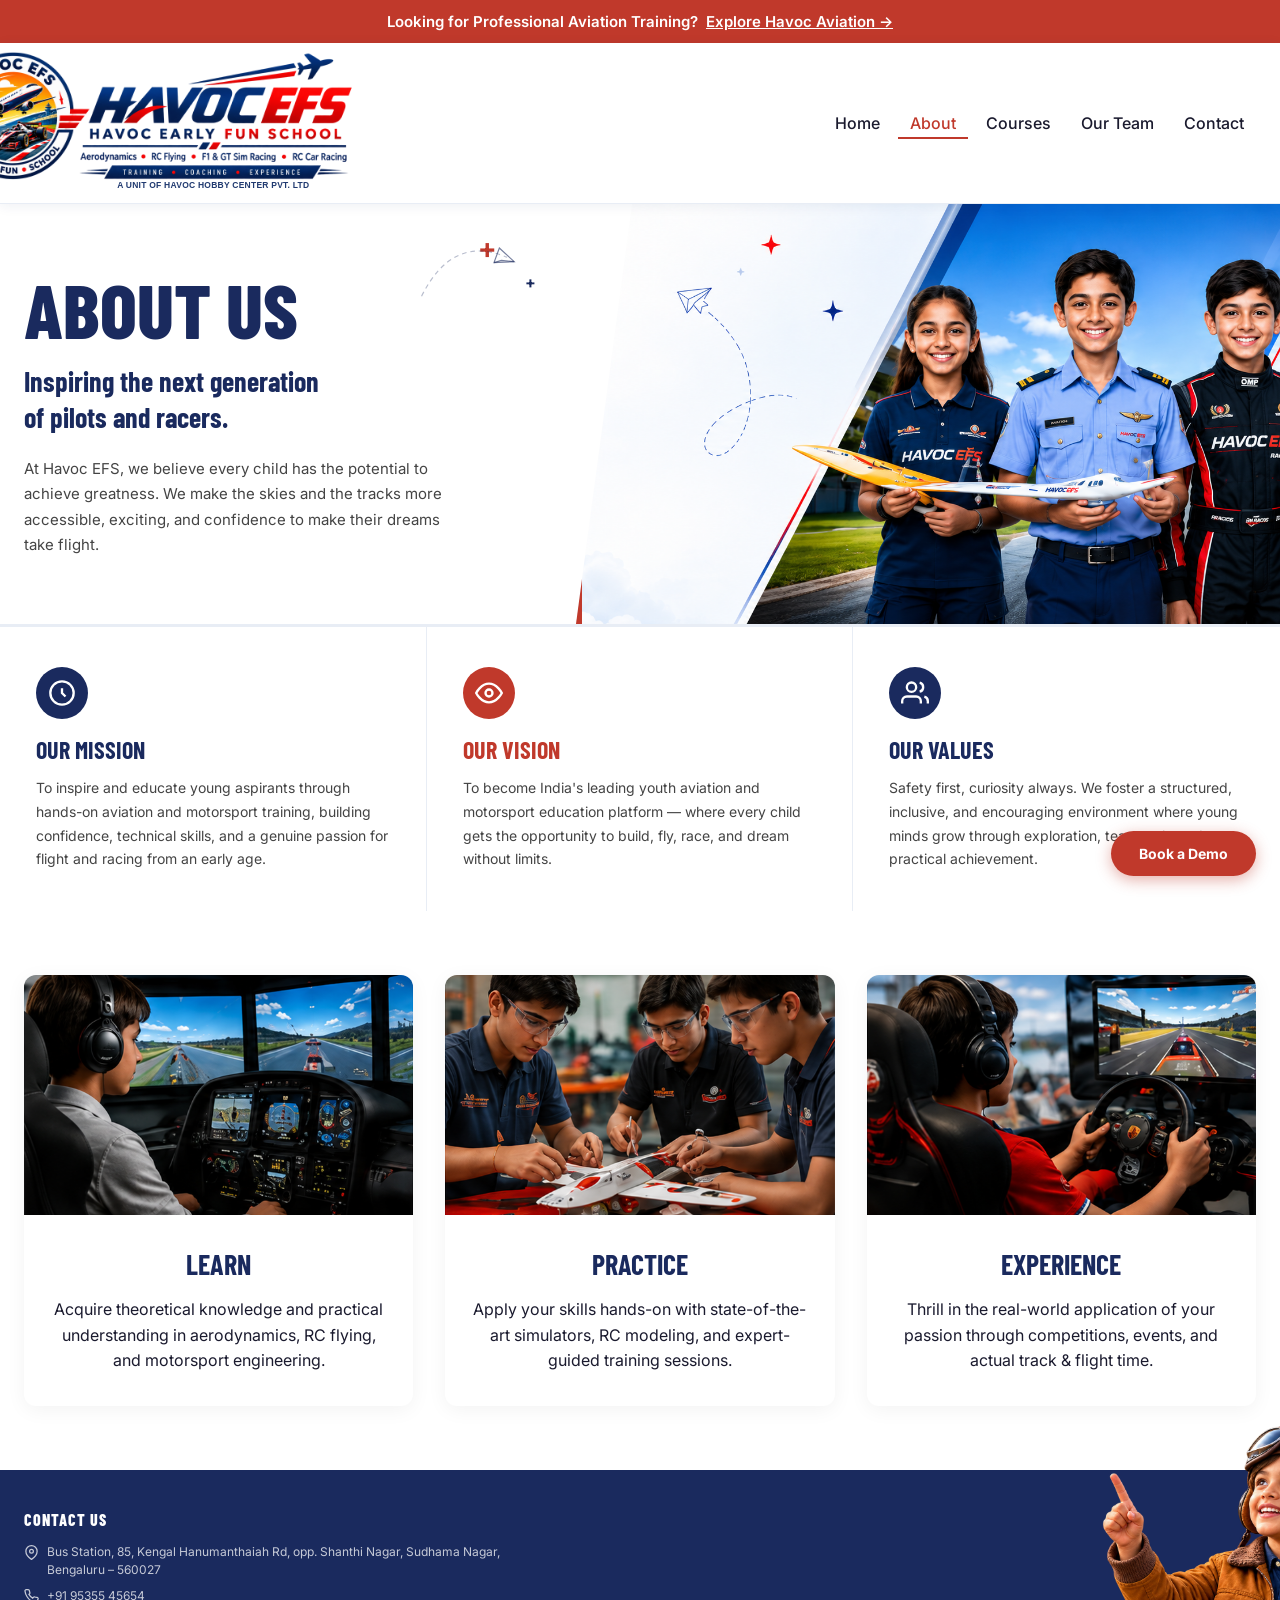
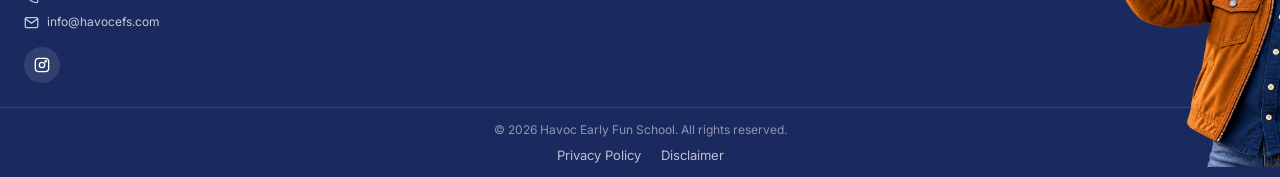
==== commit 8eddd721: "UI improvements: floating demo button and mobile header layout tweaks" ====
--- a/about.html
+++ b/about.html
@@ -28,16 +28,18 @@
           <img src="assets/home-page/logo.svg" alt="Havoc EFS – Havoc Early Fun School" class="nav-logo-img" />
         </a>
       </div>
-      <button class="mobile-menu-btn" id="mobile-menu-btn" aria-label="Toggle Menu">
-        <svg width="24" height="24" viewBox="0 0 24 24" fill="none" stroke="currentColor" stroke-width="2"><line x1="3" y1="12" x2="21" y2="12"/><line x1="3" y1="6" x2="21" y2="6"/><line x1="3" y1="18" x2="21" y2="18"/></svg>
-      </button>
-      <nav class="nav-links">
+      <div class="nav-right" style="display: flex; align-items: center;">
+        <nav class="nav-links">
         <a href="/" class="nav-link" id="nav-home">Home</a>
         <a href="/about" class="nav-link active" id="nav-about">About</a>
         <a href="/courses" class="nav-link" id="nav-courses">Courses</a>
         <a href="/team" class="nav-link" id="nav-team">Our Team</a>
         <a href="/contact" class="nav-link" id="nav-contact">Contact</a>
       </nav>
+        <button class="mobile-menu-btn" id="mobile-menu-btn" aria-label="Toggle Menu">
+        <svg width="24" height="24" viewBox="0 0 24 24" fill="none" stroke="currentColor" stroke-width="2"><line x1="3" y1="12" x2="21" y2="12"/><line x1="3" y1="6" x2="21" y2="6"/><line x1="3" y1="18" x2="21" y2="18"/></svg>
+      </button>
+      </div>
     </div>
   </header>
 
@@ -168,6 +170,10 @@
   </footer>
 
   <script src="script.js"></script>
+
+  <a href="https://havoc-sim-podium.onrender.com/book" class="floating-demo-btn">
+    Book a Demo
+  </a>
 </body>
 </html>
 
--- a/style.css
+++ b/style.css
@@ -106,7 +106,7 @@
   width: auto;
   display: block;
   object-fit: contain;
-  margin-left: -72px;
+  margin-left: -90px;
 }
 
 .nav-logo-group {
@@ -191,6 +191,24 @@
   text-decoration: none;
   margin-left: 10px;
   transition: background 0.2s, transform 0.15s;
+}
+
+@media (max-width: 768px) {
+  .nav-right {
+    position: absolute;
+    right: 24px;
+  }
+
+  .nav-logo-img {
+    max-height: 110px !important;
+  }
+
+  .btn-login {
+    margin-left: 5px !important;
+    margin-right: 5px !important;
+    padding: 6px 10px !important;
+    font-size: 11px !important;
+  }
 }
 
 .btn-login:hover {
@@ -1355,13 +1373,38 @@
 @media (max-width: 768px) {
   .nav-inner {
     min-height: 80px;
-    justify-content: space-between;
+    justify-content: center;
     position: relative;
   }
 
+  .nav-logo {
+    display: flex;
+    justify-content: center;
+    width: 100%;
+  }
+
   .nav-logo-img {
-    height: 100px;
-    margin-left: 0;
+    height: auto;
+    max-height: 100px;
+    max-width: 65vw;
+    margin-left: 0 !important;
+  }
+
+  .nav-right {
+    position: absolute;
+    right: 24px;
+    top: 50%;
+    transform: translateY(-50%);
+    display: flex;
+    align-items: center;
+  }
+
+  .nav-links {
+    display: none !important;
+  }
+
+  .nav-links.show {
+    display: flex !important;
   }
 
   .mobile-menu-btn {
@@ -1398,10 +1441,28 @@
   }
 
   .btn-login {
-    position: absolute;
-    right: 16px;
+    position: static;
+    right: auto;
     padding: 6px 12px;
     font-size: 11px;
+  }
+
+  @media (max-width: 768px) {
+    .nav-right {
+      position: absolute;
+      right: 24px;
+    }
+
+    .nav-logo-img {
+      max-height: 110px !important;
+    }
+
+    .btn-login {
+      margin-left: 5px !important;
+      margin-right: 5px !important;
+      padding: 6px 10px !important;
+      font-size: 11px !important;
+    }
   }
 
   /* Hero - mobile: text on top with white bg, image shows below */
@@ -1853,6 +1914,15 @@
 }
 
 @media (max-width: 768px) {
+  .nav-right {
+    position: absolute;
+    right: 24px;
+  }
+
+  .nav-logo-img {
+    max-height: 110px !important;
+  }
+
   .courses-title {
     font-size: 36px;
   }
@@ -2442,4 +2512,48 @@
   .pillar-img-wrap {
     height: 180px;
   }
+}
+
+/* ======= FLOATING BOOK DEMO BUTTON ======= */
+.floating-demo-btn {
+  position: fixed;
+  bottom: 24px;
+  right: 24px;
+  z-index: 9999;
+  background-color: var(--red);
+  color: #fff;
+  padding: 14px 28px;
+  border-radius: 50px;
+  font-weight: 700;
+  font-size: 14px;
+  text-decoration: none;
+  box-shadow: 0 4px 15px rgba(192, 57, 43, 0.4);
+  transition: transform 0.2s ease, background-color 0.2s ease, box-shadow 0.2s ease;
+  display: flex;
+  align-items: center;
+  gap: 8px;
+}
+
+.floating-demo-btn:hover {
+  background-color: var(--navy);
+  transform: translateY(-3px);
+  box-shadow: 0 8px 20px rgba(26, 42, 94, 0.4);
+}
+
+@media (max-width: 768px) {
+  .nav-right {
+    position: absolute;
+    right: 24px;
+  }
+
+  .nav-logo-img {
+    max-height: 110px !important;
+  }
+
+  .floating-demo-btn {
+    bottom: 20px;
+    right: 20px;
+    padding: 12px 24px;
+    font-size: 13px;
+  }
 }
